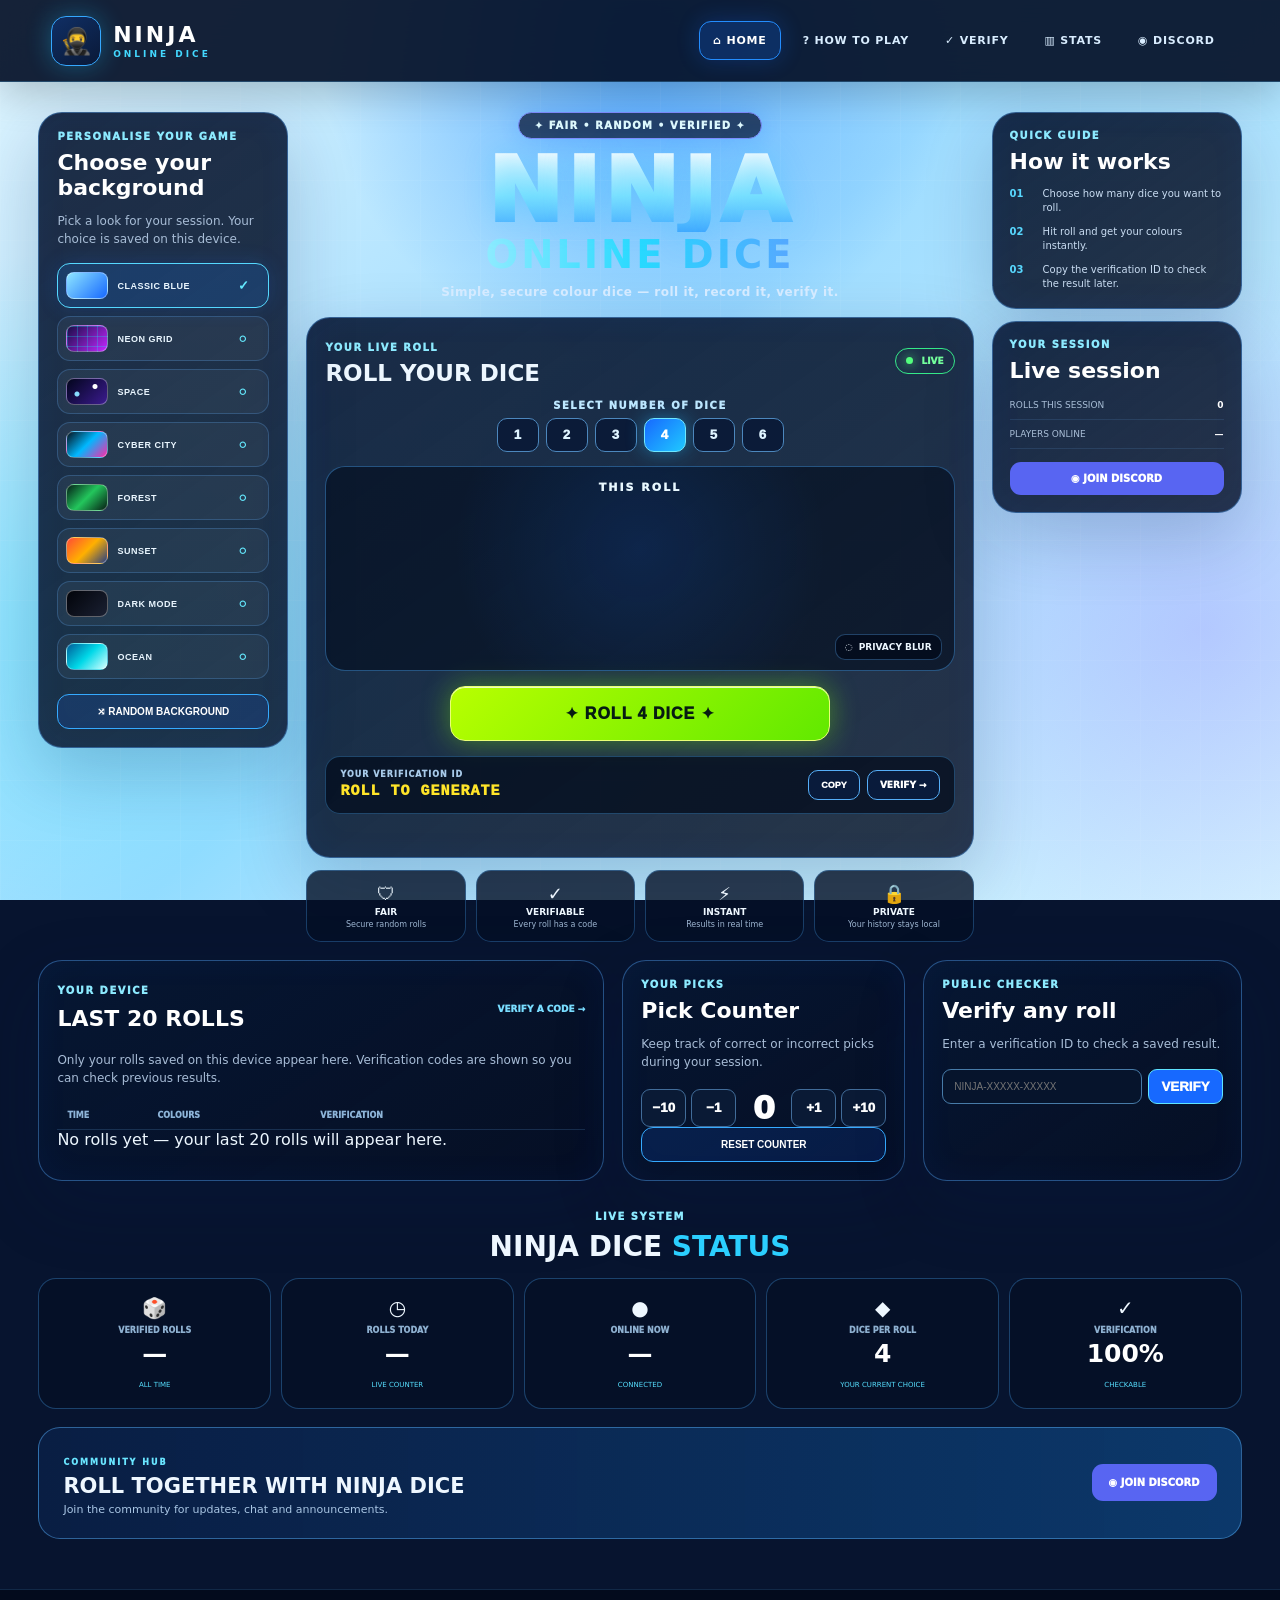
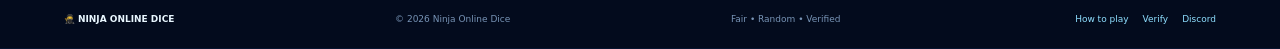
==== index.html @ 8264eb48 "Add files via upload" ====
<!doctype html>
<html lang="en">
<head>
<meta charset="utf-8">
<meta name="viewport" content="width=device-width,initial-scale=1">
<meta name="theme-color" content="#eaf6ff">
<title>Ninja Online Dice — Fair. Random. Verified.</title>
<link rel="stylesheet" href="style.css?v=2">
</head>
<body class="ninja-home theme-classic">
<div class="site-bg" aria-hidden="true"></div>

<header class="site-header">
  <a class="brand" href="index.html" aria-label="Ninja Online Dice home">
    <span class="brand-mark">🥷</span>
    <span><b>NINJA</b><em>ONLINE DICE</em></span>
  </a>
  <nav class="main-nav" aria-label="Main navigation">
    <a class="active" href="#play">⌂ <span>HOME</span></a>
    <a href="#how">? <span>HOW TO PLAY</span></a>
    <a href="verify.html">✓ <span>VERIFY</span></a>
    <a href="#stats">▥ <span>STATS</span></a>
    <a href="https://discord.gg/bdRngBD5R" target="_blank" rel="noopener">◉ <span>DISCORD</span></a>
  </nav>
</header>

<main>
  <section class="dashboard-shell" id="play">
    <aside class="theme-panel panel-card">
      <div class="panel-kicker">PERSONALISE YOUR GAME</div>
      <h2>Choose your background</h2>
      <p class="muted">Pick a look for your session. Your choice is saved on this device.</p>
      <div class="theme-options" id="themeOptions">
        <button class="theme-option active" data-theme="classic" type="button"><span class="theme-thumb classic-thumb"></span><b>CLASSIC BLUE</b><i>✓</i></button>
        <button class="theme-option" data-theme="grid" type="button"><span class="theme-thumb grid-thumb"></span><b>NEON GRID</b><i>○</i></button>
        <button class="theme-option" data-theme="space" type="button"><span class="theme-thumb space-thumb"></span><b>SPACE</b><i>○</i></button>
        <button class="theme-option" data-theme="cyber" type="button"><span class="theme-thumb cyber-thumb"></span><b>CYBER CITY</b><i>○</i></button>
        <button class="theme-option" data-theme="forest" type="button"><span class="theme-thumb forest-thumb"></span><b>FOREST</b><i>○</i></button>
        <button class="theme-option" data-theme="sunset" type="button"><span class="theme-thumb sunset-thumb"></span><b>SUNSET</b><i>○</i></button>
        <button class="theme-option" data-theme="dark" type="button"><span class="theme-thumb dark-thumb"></span><b>DARK MODE</b><i>○</i></button>
        <button class="theme-option" data-theme="ocean" type="button"><span class="theme-thumb ocean-thumb"></span><b>OCEAN</b><i>○</i></button>
      </div>
      <button id="randomTheme" class="secondary-btn" type="button">⤨ RANDOM BACKGROUND</button>
    </aside>

    <section class="game-area" aria-label="Ninja Online Dice game">
      <div class="welcome-pill">✦ FAIR • RANDOM • VERIFIED ✦</div>
      <div class="brand-hero"><h1>NINJA</h1><strong>ONLINE DICE</strong><p>Simple, secure colour dice — roll it, record it, verify it.</p></div>

      <section class="game-card panel-card">
        <div class="game-card-head"><div><span class="panel-kicker">YOUR LIVE ROLL</span><h2>ROLL YOUR DICE</h2></div><span class="live-badge"><i></i> LIVE</span></div>

        <div class="dice-count-label">SELECT NUMBER OF DICE</div>
        <div class="dice-count" id="diceCount" role="group" aria-label="Select number of dice">
          <button type="button" data-count="1">1</button><button type="button" data-count="2">2</button><button type="button" data-count="3">3</button><button class="selected" type="button" data-count="4">4</button><button type="button" data-count="5">5</button><button type="button" data-count="6">6</button>
        </div>

        <div class="dice-stage-wrap">
          <div class="dice-label">THIS ROLL</div>
          <div id="diceStage" class="dice-stage" aria-live="polite" aria-label="Dice result"></div>
          <div id="privacy" class="privacy"><span>◌</span><b>PRIVACY BLUR</b><small>Colours remain visible</small></div>
        </div>

        <button id="rollBtn" class="roll-main" type="button">✦ ROLL 4 DICE ✦</button>

        <div class="verification-strip">
          <div><small>YOUR VERIFICATION ID</small><code id="code">ROLL TO GENERATE</code></div>
          <div class="verification-actions"><button id="copyBtn" type="button">COPY</button><a href="verify.html">VERIFY →</a></div>
        </div>
        <div id="rollStatus" class="roll-status" aria-live="polite"></div>
      </section>

      <div class="feature-strip">
        <div><span>🛡</span><b>FAIR</b><small>Secure random rolls</small></div>
        <div><span>✓</span><b>VERIFIABLE</b><small>Every roll has a code</small></div>
        <div><span>⚡</span><b>INSTANT</b><small>Results in real time</small></div>
        <div><span>🔒</span><b>PRIVATE</b><small>Your history stays local</small></div>
      </div>
    </section>

    <aside class="side-info">
      <section class="panel-card info-card">
        <div class="panel-kicker">QUICK GUIDE</div>
        <h2>How it works</h2>
        <div class="steps"><div><b>01</b><span>Choose how many dice you want to roll.</span></div><div><b>02</b><span>Hit roll and get your colours instantly.</span></div><div><b>03</b><span>Copy the verification ID to check the result later.</span></div></div>
      </section>
      <section class="panel-card session-card">
        <div class="panel-kicker">YOUR SESSION</div>
        <h2>Live session</h2>
        <div class="session-row"><span>ROLLS THIS SESSION</span><b id="sessionRolls">0</b></div>
        <div class="session-row"><span>PLAYERS ONLINE</span><b id="activePlayers">—</b></div>
        <a class="discord-mini" href="https://discord.gg/bdRngBD5R" target="_blank" rel="noopener">◉ JOIN DISCORD</a>
      </section>
    </aside>
  </section>

  <section class="lower-grid" id="how">
    <section class="panel-card history" id="history">
      <div class="panel-heading"><div><span class="panel-kicker">YOUR DEVICE</span><h2>LAST 20 ROLLS</h2></div><a href="verify.html">VERIFY A CODE →</a></div>
      <p class="panel-note">Only your rolls saved on this device appear here. Verification codes are shown so you can check previous results.</p>
      <div class="roll-table-head"><span>TIME</span><span>COLOURS</span><span>VERIFICATION</span></div>
      <div id="rollHistory" class="roll-history">No rolls yet — your last 20 rolls will appear here.</div>
    </section>

    <section class="panel-card counter-card">
      <div class="panel-kicker">YOUR PICKS</div><h2>Pick Counter</h2><p class="muted">Keep track of correct or incorrect picks during your session.</p>
      <div class="big-counter"><button id="scoreMinus10" type="button">−10</button><button id="scoreMinus" type="button">−1</button><output id="scoreValue">0</output><button id="scorePlus" type="button">+1</button><button id="scorePlus10" type="button">+10</button></div>
      <button id="scoreReset" class="reset-btn" type="button">RESET COUNTER</button>
    </section>

    <section class="panel-card quick-verify">
      <div class="panel-kicker">PUBLIC CHECKER</div><h2>Verify any roll</h2><p class="muted">Enter a verification ID to check a saved result.</p>
      <div class="verify-input"><input id="quickVerifyCode" placeholder="NINJA-XXXXX-XXXXX" autocomplete="off"><button id="quickVerifyBtn" type="button">VERIFY</button></div>
      <div id="quickVerifyResult" class="quick-result"></div>
    </section>
  </section>

  <section class="stats-section" id="stats">
    <div class="section-title"><span class="panel-kicker">LIVE SYSTEM</span><h2>NINJA DICE <strong>STATUS</strong></h2></div>
    <div class="stats-grid">
      <article><span>🎲</span><small>VERIFIED ROLLS</small><b id="totalRolls">—</b><em>ALL TIME</em></article>
      <article><span>◷</span><small>ROLLS TODAY</small><b id="rollsToday">—</b><em>LIVE COUNTER</em></article>
      <article><span>●</span><small>ONLINE NOW</small><b id="onlineStat">—</b><em>CONNECTED</em></article>
      <article><span>◆</span><small>DICE PER ROLL</small><b id="diceStat">4</b><em>YOUR CURRENT CHOICE</em></article>
      <article><span>✓</span><small>VERIFICATION</small><b>100%</b><em>CHECKABLE</em></article>
    </div>
  </section>

  <section class="discord-banner">
    <div><span>COMMUNITY HUB</span><h2>ROLL TOGETHER WITH NINJA DICE</h2><p>Join the community for updates, chat and announcements.</p></div>
    <a href="https://discord.gg/bdRngBD5R" target="_blank" rel="noopener">◉ JOIN DISCORD</a>
  </section>
</main>

<footer><div class="footer-brand">🥷 <b>NINJA ONLINE DICE</b></div><span>© 2026 Ninja Online Dice</span><span>Fair • Random • Verified</span><div><a href="#how">How to play</a><a href="verify.html">Verify</a><a href="https://discord.gg/bdRngBD5R" target="_blank" rel="noopener">Discord</a></div></footer>
<script type="module" src="app.js"></script>
</body>
</html>
---- style.css ----
:root{--navy:#07142f;--navy2:#0b2145;--ink:#10264a;--muted:#60728f;--blue:#1769ff;--cyan:#22c9ff;--green:#62e600;--yellow:#ffd21a;--orange:#ff7a00;--red:#ff2638;--purple:#8d5cff;--pink:#ff39b9;--white:#fff;--panel:rgba(255,255,255,.9);--glass:rgba(7,20,47,.78);--line:rgba(35,115,255,.28);--shadow:0 24px 70px rgba(4,25,68,.2)}*{box-sizing:border-box}html{scroll-behavior:smooth}body{margin:0;font-family:Inter,ui-sans-serif,system-ui,-apple-system,"Segoe UI",sans-serif;color:#eef7ff;background:#07142f;min-height:100vh;overflow-x:hidden}.site-bg{position:fixed;inset:0;z-index:-2;background:linear-gradient(135deg,#dff5ff 0%,#9edcff 48%,#d8f7ff 100%);transition:background .45s ease}.site-bg:before,.site-bg:after{content:"";position:absolute;inset:0;pointer-events:none}.site-bg:before{background:radial-gradient(circle at 50% 5%,rgba(0,117,255,.48),transparent 30%),radial-gradient(circle at 6% 70%,rgba(0,221,255,.28),transparent 28%),radial-gradient(circle at 94% 70%,rgba(116,78,255,.24),transparent 28%)}.site-bg:after{opacity:.25;background-image:linear-gradient(rgba(255,255,255,.18) 1px,transparent 1px),linear-gradient(90deg,rgba(255,255,255,.18) 1px,transparent 1px);background-size:60px 60px}.site-header{position:sticky;top:0;z-index:50;min-height:82px;padding:12px clamp(18px,4vw,58px);display:flex;align-items:center;justify-content:space-between;gap:24px;background:rgba(4,16,40,.92);backdrop-filter:blur(18px);border-bottom:1px solid rgba(85,188,255,.25);box-shadow:0 10px 40px rgba(0,0,0,.22)}.brand{display:flex;align-items:center;gap:12px;color:#fff;text-decoration:none}.brand-mark{display:grid;place-items:center;width:50px;height:50px;border-radius:15px;background:linear-gradient(145deg,#102f65,#0a1937);border:1px solid #35a8ff;box-shadow:0 0 24px rgba(28,199,255,.32);font-size:26px}.brand b{display:block;font-size:22px;letter-spacing:3px}.brand em{display:block;font-size:9px;font-style:normal;letter-spacing:3px;color:#43d8ff;font-weight:900;margin-top:2px}.main-nav{display:flex;align-items:center;gap:8px}.main-nav a{color:#d9edff;text-decoration:none;font-size:11px;font-weight:900;letter-spacing:.8px;padding:12px 13px;border-radius:12px;border:1px solid transparent;transition:.2s;white-space:nowrap}.main-nav a:hover,.main-nav a.active{background:rgba(20,111,255,.22);border-color:#238dff;color:#fff;box-shadow:0 0 22px rgba(23,105,255,.24)}main{max-width:1500px;margin:auto;padding:30px clamp(14px,3vw,40px) 50px}.dashboard-shell{display:grid;grid-template-columns:250px minmax(520px,1fr) 250px;gap:18px;align-items:start}.panel-card{background:linear-gradient(145deg,rgba(7,23,51,.9),rgba(5,14,34,.82));border:1px solid rgba(83,167,255,.42);border-radius:24px;box-shadow:var(--shadow),inset 0 0 35px rgba(32,105,255,.05);color:#edf7ff}.theme-panel,.side-info{position:sticky;top:104px}.theme-panel{padding:18px}.panel-kicker{font-size:10px;letter-spacing:1.5px;font-weight:1000;color:#8ceaff}.theme-panel h2,.info-card h2,.session-card h2,.history h2,.counter-card h2,.quick-verify h2{margin:8px 0;font-size:22px;color:#fff}.muted,.panel-note{color:#a8bdd7;font-size:12px;line-height:1.5}.theme-options{display:grid;gap:8px;margin:15px 0}.theme-option{width:100%;display:grid;grid-template-columns:42px 1fr 22px;align-items:center;gap:9px;padding:8px;border-radius:13px;border:1px solid rgba(97,177,255,.25);background:rgba(255,255,255,.045);color:#eaf6ff;text-align:left;cursor:pointer}.theme-option:hover,.theme-option.active{border-color:#55d8ff;background:rgba(25,127,255,.18);box-shadow:0 0 20px rgba(23,105,255,.18)}.theme-option b{font-size:9px;letter-spacing:.5px}.theme-option i{font-style:normal;color:#65eaff;font-weight:1000}.theme-thumb{height:27px;border-radius:8px;border:1px solid rgba(255,255,255,.35)}.classic-thumb{background:linear-gradient(135deg,#8ee5ff,#1769ff)}.grid-thumb{background:linear-gradient(135deg,#170d45,#c126ff);background-image:linear-gradient(rgba(0,255,255,.25) 1px,transparent 1px),linear-gradient(90deg,rgba(0,255,255,.25) 1px,transparent 1px),linear-gradient(135deg,#170d45,#c126ff);background-size:10px 10px,10px 10px,auto}.space-thumb{background:radial-gradient(circle at 70% 30%,#fff 0 2px,transparent 3px),radial-gradient(circle at 25% 60%,#8df 0 2px,transparent 3px),linear-gradient(135deg,#02051c,#3b1b8f)}.cyber-thumb{background:linear-gradient(135deg,#07111c,#00b8ff 50%,#ff27a8)}.forest-thumb{background:linear-gradient(135deg,#041e17,#23c65c,#071d14)}.sunset-thumb{background:linear-gradient(135deg,#ff4b35,#ffb000,#243d85)}.dark-thumb{background:linear-gradient(135deg,#02040a,#1a2032)}.ocean-thumb{background:linear-gradient(135deg,#005d99,#00d8e8,#d8ffff)}.secondary-btn,.reset-btn{width:100%;padding:11px;border-radius:12px;border:1px solid #35aaff;background:rgba(23,105,255,.15);color:#fff;font-weight:900;font-size:10px;cursor:pointer}.game-area{min-width:0}.welcome-pill{width:max-content;margin:0 auto 10px;padding:7px 15px;border-radius:999px;border:1px solid #7d8cff;background:rgba(10,25,58,.75);box-shadow:0 0 22px rgba(44,128,255,.24);font-size:10px;font-weight:1000;letter-spacing:1.2px;color:#dffaff}.brand-hero{text-align:center;padding:2px 10px 18px}.brand-hero h1{margin:0;font-size:clamp(54px,7vw,92px);line-height:.9;font-weight:1000;letter-spacing:4px;background:linear-gradient(180deg,#fff,#8be8ff 55%,#43a7ff);-webkit-background-clip:text;background-clip:text;color:transparent;text-shadow:0 0 30px rgba(49,193,255,.32)}.brand-hero strong{display:block;font-size:clamp(24px,3vw,39px);letter-spacing:3px;background:linear-gradient(90deg,#fff,#27d9ff,#8b70ff);-webkit-background-clip:text;background-clip:text;color:transparent}.brand-hero p{margin:8px 0 0;color:#d5eaff;font-size:12px;font-weight:800;letter-spacing:.5px}.game-card{padding:18px}.game-card-head{display:flex;justify-content:space-between;align-items:center}.game-card-head h2{margin:5px 0 0;font-size:23px}.live-badge{font-size:9px;font-weight:1000;color:#74ff9d;border:1px solid #35e989;padding:7px 10px;border-radius:999px}.live-badge i{display:inline-block;width:7px;height:7px;border-radius:50%;background:#53ff7e;box-shadow:0 0 12px #53ff7e;margin-right:5px}.dice-count-label{text-align:center;color:#bde7ff;font-size:10px;font-weight:1000;letter-spacing:1.5px;margin:14px 0 7px}.dice-count{display:flex;justify-content:center;gap:7px}.dice-count button{width:42px;height:34px;border-radius:10px;border:1px solid #4c87bd;background:#0b1b38;color:#dff4ff;font-weight:1000;cursor:pointer}.dice-count button.selected{background:linear-gradient(135deg,#1769ff,#20c9ff);border-color:#6ee7ff;box-shadow:0 0 18px rgba(31,185,255,.45);color:#fff}.dice-stage-wrap{position:relative;margin-top:14px;border-radius:20px;border:1px solid rgba(79,172,255,.4);background:radial-gradient(circle at 50% 40%,rgba(26,114,255,.14),transparent 55%),rgba(1,9,26,.56);padding:14px 14px 18px;min-height:205px}.dice-label{text-align:center;font-size:11px;font-weight:1000;letter-spacing:2px;color:#e8f8ff}.dice-stage{min-height:145px;display:flex;align-items:center;justify-content:center;flex-wrap:wrap;gap:14px;padding:14px}.die{position:relative;width:76px;height:76px;border-radius:20px;border:3px solid rgba(255,255,255,.86);box-shadow:0 0 18px currentColor,0 9px 0 rgba(0,0,0,.3),inset 0 0 18px rgba(255,255,255,.28);animation:floatDie 3s ease-in-out infinite}.die:after{content:"";position:absolute;width:20px;height:20px;border-radius:50%;background:#fff;left:50%;top:50%;transform:translate(-50%,-50%);box-shadow:0 0 10px rgba(255,255,255,.85)}.die.red{background:#ff2638;color:#ff2638}.die.blue{background:#1977ff;color:#1977ff}.die.green{background:#62e600;color:#62e600}.die.yellow{background:#ffd21a;color:#ffd21a}.die.orange{background:#ff7a00;color:#ff7a00}.die.purple{background:#8d5cff;color:#8d5cff}.rolling-die{animation:rollDie .35s linear infinite}.privacy{position:absolute;right:12px;bottom:10px;display:flex;align-items:center;gap:6px;padding:7px 9px;border-radius:10px;background:rgba(3,12,29,.82);border:1px solid rgba(96,180,255,.32);font-size:9px;cursor:pointer}.privacy small{display:none}.privacy.on .privacy{filter:blur(7px)}.privacy.on:after{content:"BLUR ON";color:#a9efff}.privacy.on b{display:none}.roll-main{display:block;width:min(380px,88%);margin:15px auto;padding:17px 22px;border:1px solid #e9ff76;border-radius:15px;background:linear-gradient(135deg,#b8ff00,#61e900);color:#061c12;font-size:16px;font-weight:1000;letter-spacing:1px;box-shadow:0 0 28px rgba(127,255,0,.4),inset 0 1px rgba(255,255,255,.75);cursor:pointer}.roll-main:disabled{opacity:.7;cursor:wait}.verification-strip{display:flex;justify-content:space-between;gap:14px;align-items:center;padding:13px 14px;border:1px solid rgba(80,177,255,.32);border-radius:15px;background:rgba(2,10,27,.7)}.verification-strip small{display:block;color:#a7c9e8;font-size:8px;font-weight:1000;letter-spacing:1px}.verification-strip code{display:block;margin-top:4px;color:#ffe429;font-size:15px;font-weight:1000;letter-spacing:1px}.verification-actions{display:flex;gap:7px}.verification-actions button,.verification-actions a{border:1px solid #55aef8;border-radius:10px;padding:9px 12px;background:#091b3b;color:#fff;text-decoration:none;font-size:9px;font-weight:1000;cursor:pointer}.roll-status{text-align:center;min-height:18px;margin-top:7px;font-size:10px;color:#9deaff}.feature-strip{display:grid;grid-template-columns:repeat(4,1fr);gap:10px;margin-top:12px}.feature-strip>div{padding:12px;border:1px solid rgba(77,171,255,.3);border-radius:15px;background:rgba(4,16,38,.8);text-align:center}.feature-strip span{display:block;font-size:18px}.feature-strip b{display:block;font-size:9px;margin-top:3px}.feature-strip small{display:block;color:#9eb6d2;font-size:8px;margin-top:3px}.side-info{display:grid;gap:12px}.info-card,.session-card{padding:17px}.steps{display:grid;gap:10px;margin-top:13px}.steps div{display:grid;grid-template-columns:25px 1fr;gap:8px;font-size:10px;line-height:1.4;color:#c9dcf2}.steps b{color:#58d8ff}.session-row{display:flex;justify-content:space-between;padding:9px 0;border-bottom:1px solid rgba(100,160,220,.16);font-size:9px;color:#a9bed7}.session-row b{color:#fff}.discord-mini{display:block;margin-top:13px;text-align:center;padding:11px;border-radius:11px;background:#5865f2;color:#fff;text-decoration:none;font-size:10px;font-weight:1000}.lower-grid{display:grid;grid-template-columns:1.6fr .8fr .9fr;gap:18px;margin-top:18px}.history,.counter-card,.quick-verify{padding:18px}.panel-heading{display:flex;justify-content:space-between;gap:12px;align-items:center}.panel-heading a{color:#79ddff;font-size:9px;font-weight:1000;text-decoration:none}.roll-table-head,.history-item{display:grid;grid-template-columns:80px 1fr 190px 55px;gap:10px;align-items:center}.roll-table-head{margin-top:15px;padding:9px 10px;border-bottom:1px solid rgba(99,166,230,.2);font-size:8px;font-weight:1000;color:#8db4d8}.history-item{padding:10px;border-bottom:1px solid rgba(99,166,230,.12);font-size:9px}.history-item time{color:#91a9c4}.dots{display:flex;gap:5px;align-items:center;flex-wrap:wrap}.dot{width:18px;height:18px;border-radius:6px;display:inline-block;box-shadow:0 0 10px currentColor}.dot.red{background:#ff2638;color:#ff2638}.dot.blue{background:#1977ff;color:#1977ff}.dot.green{background:#62e600;color:#62e600}.dot.yellow{background:#ffd21a;color:#ffd21a}.dot.orange{background:#ff7a00;color:#ff7a00}.dot.purple{background:#8d5cff;color:#8d5cff}.history-code{color:#ffe32d;font-weight:1000}.history-copy{padding:6px;border-radius:8px;border:1px solid #4f9dde;background:#071936;color:#fff;font-size:8px;font-weight:1000;cursor:pointer}.history-empty{padding:22px;text-align:center;color:#8da7c5;font-size:10px}.big-counter{display:grid;grid-template-columns:45px 45px 1fr 45px 45px;gap:5px;align-items:center;margin-top:18px}.big-counter button{height:38px;border:1px solid #416c99;background:#0a1a35;color:#fff;border-radius:9px;font-weight:1000;cursor:pointer}.big-counter output{text-align:center;font-size:32px;font-weight:1000;color:#fff}.big-counter output.positive{color:#62ff92}.big-counter output.negative{color:#ff5969}.quick-verify .verify-input{display:flex;gap:6px;margin-top:16px}.quick-verify input{min-width:0;flex:1;border:1px solid #477ba8;border-radius:9px;background:#06142c;color:#fff;padding:11px;font-size:10px}.quick-verify button{border:1px solid #5ee4ff;border-radius:9px;background:#1769ff;color:#fff;font-weight:1000;padding:0 12px}.quick-result{margin-top:12px;min-height:24px;color:#bfeaff;font-size:10px}.stats-section{margin-top:24px}.section-title{text-align:center}.section-title h2{margin:6px 0 15px;font-size:28px}.section-title strong{color:#2bcfff}.stats-grid{display:grid;grid-template-columns:repeat(5,1fr);gap:10px}.stats-grid article{padding:17px;border-radius:18px;border:1px solid rgba(77,171,255,.32);background:rgba(5,17,39,.82);text-align:center}.stats-grid span{font-size:20px}.stats-grid small{display:block;margin-top:6px;color:#8eb0d0;font-size:8px;font-weight:1000}.stats-grid b{display:block;margin:4px 0;font-size:25px;color:#fff}.stats-grid em{font-style:normal;font-size:7px;color:#57dfff}.discord-banner{margin-top:18px;padding:22px 24px;border-radius:22px;border:1px solid rgba(91,181,255,.45);background:linear-gradient(90deg,rgba(10,31,70,.9),rgba(14,74,135,.68));display:flex;justify-content:space-between;align-items:center;gap:20px}.discord-banner span{font-size:8px;color:#69e5ff;font-weight:1000;letter-spacing:2px}.discord-banner h2{margin:5px 0;font-size:21px}.discord-banner p{margin:0;color:#a9c6e4;font-size:11px}.discord-banner a{background:#5865f2;color:#fff;text-decoration:none;font-weight:1000;font-size:10px;padding:13px 17px;border-radius:11px;white-space:nowrap}footer{padding:24px 5%;background:#030b1d;border-top:1px solid rgba(74,157,235,.2);display:flex;justify-content:space-between;align-items:center;gap:18px;color:#7894b6;font-size:9px}footer a{color:#8fdfff;text-decoration:none;margin-left:14px}.footer-brand{color:#e9f7ff}@keyframes floatDie{0%,100%{transform:translateY(0) rotate(-2deg)}50%{transform:translateY(-7px) rotate(2deg)}}@keyframes rollDie{0%{transform:rotate(0) scale(.9)}50%{transform:rotate(180deg) scale(1.05)}100%{transform:rotate(360deg) scale(.9)}}.theme-grid .site-bg{background:linear-gradient(135deg,#0a0823,#1c145e,#10082f)}.theme-grid .site-bg:after{opacity:.55;background-size:42px 42px}.theme-space .site-bg{background:radial-gradient(circle at 70% 20%,#4d35a9,transparent 12%),linear-gradient(135deg,#020316,#09194a 55%,#24084b)}.theme-cyber .site-bg{background:linear-gradient(135deg,#03101c,#006a9c 50%,#5d0b63)}.theme-forest .site-bg{background:linear-gradient(135deg,#021610,#0c5b39 50%,#041b22)}.theme-sunset .site-bg{background:linear-gradient(135deg,#40102c,#ff4d2e 50%,#ffb21a)}.theme-dark .site-bg{background:linear-gradient(135deg,#02040a,#0b1021,#151c31)}.theme-ocean .site-bg{background:linear-gradient(135deg,#00395e,#00a5cf 50%,#d8ffff)}.theme-ocean .site-bg:before{background:radial-gradient(circle at 50% 10%,rgba(255,255,255,.5),transparent 24%)}@media(max-width:1200px){.dashboard-shell{grid-template-columns:220px minmax(480px,1fr)}.side-info{grid-column:1/-1;position:static;grid-template-columns:1fr 1fr}.lower-grid{grid-template-columns:1.4fr .8fr}.quick-verify{grid-column:1/-1}.stats-grid{grid-template-columns:repeat(3,1fr)}}@media(max-width:900px){.site-header{position:relative;flex-wrap:wrap}.dashboard-shell{grid-template-columns:1fr}.theme-panel,.side-info{position:static}.theme-panel{order:2}.game-area{order:1}.side-info{order:3}.theme-options{grid-template-columns:repeat(2,1fr)}.lower-grid{grid-template-columns:1fr}.quick-verify{grid-column:auto}.stats-grid{grid-template-columns:repeat(2,1fr)}}@media(max-width:600px){main{padding:16px 10px 30px}.site-header{padding:10px 12px}.brand-mark{width:43px;height:43px}.brand b{font-size:18px}.main-nav{width:100%;overflow:auto}.main-nav a{font-size:9px;padding:9px}.brand-hero h1{font-size:52px}.brand-hero strong{font-size:24px}.game-card{padding:12px}.die{width:60px;height:60px;border-radius:16px}.dice-stage{gap:8px}.dice-stage-wrap{min-height:180px}.feature-strip{grid-template-columns:1fr 1fr}.theme-options,.side-info{grid-template-columns:1fr}.verification-strip{flex-direction:column;align-items:stretch}.verification-actions>*{flex:1;text-align:center}.roll-table-head{display:none}.roll-table-head,.history-item{grid-template-columns:60px 1fr 50px}.history-code{grid-column:2}.history-copy{grid-column:3;grid-row:1/3}.big-counter{grid-template-columns:42px 42px 1fr 42px 42px}.stats-grid{grid-template-columns:1fr}.discord-banner{flex-direction:column;align-items:flex-start}footer{flex-direction:column;align-items:flex-start}}
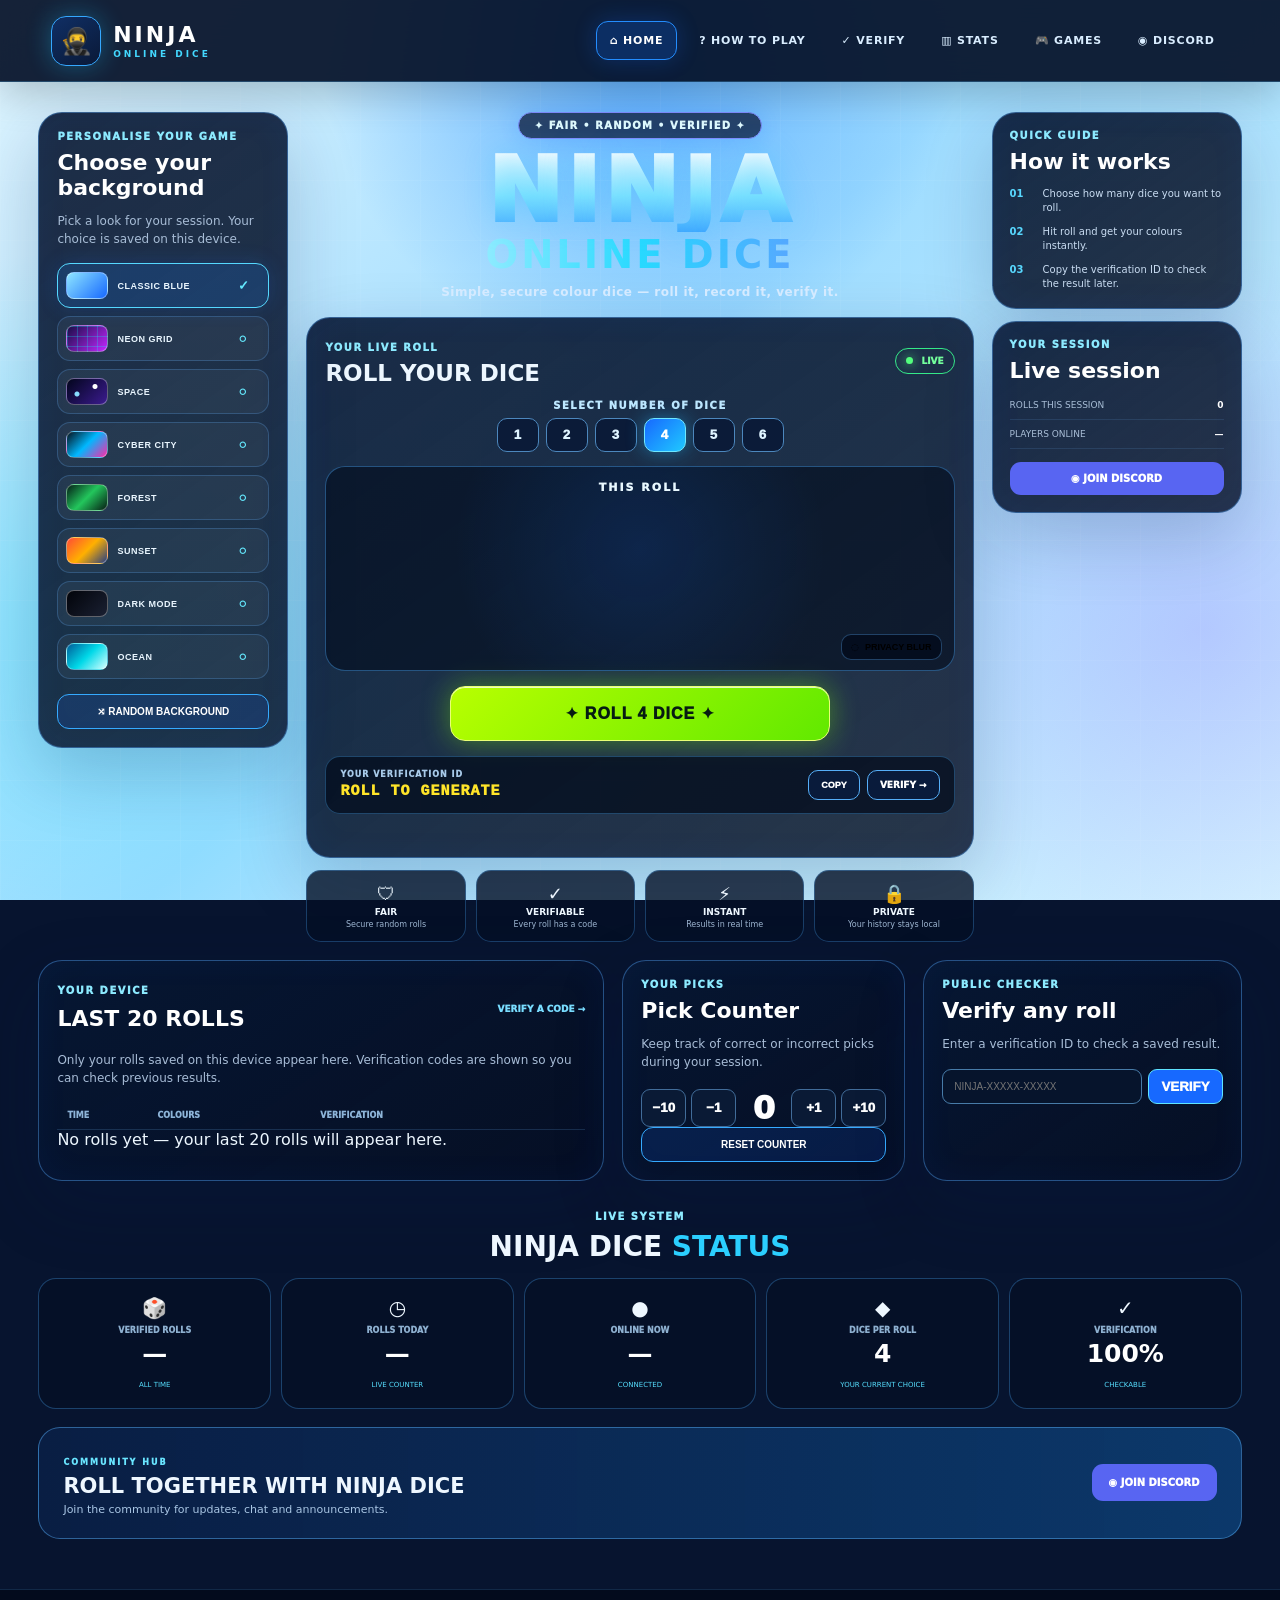
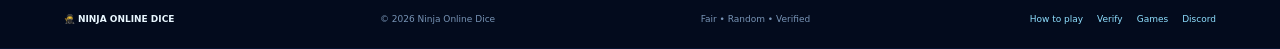
==== commit f846aa9f: "Add files via upload" ====
--- a/index.html
+++ b/index.html
@@ -20,7 +20,8 @@
     <a href="#how">? <span>HOW TO PLAY</span></a>
     <a href="verify.html">✓ <span>VERIFY</span></a>
     <a href="#stats">▥ <span>STATS</span></a>
-    <a href="https://discord.gg/bdRngBD5R" target="_blank" rel="noopener">◉ <span>DISCORD</span></a>
+    <a href="games.html">🎮 <span>GAMES</span></a>
+    <a href="https://discord.gg/GRp7Zuck2" target="_blank" rel="noopener">◉ <span>DISCORD</span></a>
   </nav>
 </header>
 
@@ -58,7 +59,7 @@
         <div class="dice-stage-wrap">
           <div class="dice-label">THIS ROLL</div>
           <div id="diceStage" class="dice-stage" aria-live="polite" aria-label="Dice result"></div>
-          <div id="privacy" class="privacy"><span>◌</span><b>PRIVACY BLUR</b><small>Colours remain visible</small></div>
+          <button id="privacy" class="privacy" type="button" aria-pressed="false"><span>◌</span><b>PRIVACY BLUR</b><small>Colours remain faintly visible</small></button>
         </div>
 
         <button id="rollBtn" class="roll-main" type="button">✦ ROLL 4 DICE ✦</button>
@@ -89,7 +90,7 @@
         <h2>Live session</h2>
         <div class="session-row"><span>ROLLS THIS SESSION</span><b id="sessionRolls">0</b></div>
         <div class="session-row"><span>PLAYERS ONLINE</span><b id="activePlayers">—</b></div>
-        <a class="discord-mini" href="https://discord.gg/bdRngBD5R" target="_blank" rel="noopener">◉ JOIN DISCORD</a>
+        <a class="discord-mini" href="https://discord.gg/GRp7Zuck2" target="_blank" rel="noopener">◉ JOIN DISCORD</a>
       </section>
     </aside>
   </section>
@@ -128,11 +129,11 @@
 
   <section class="discord-banner">
     <div><span>COMMUNITY HUB</span><h2>ROLL TOGETHER WITH NINJA DICE</h2><p>Join the community for updates, chat and announcements.</p></div>
-    <a href="https://discord.gg/bdRngBD5R" target="_blank" rel="noopener">◉ JOIN DISCORD</a>
+    <a href="https://discord.gg/GRp7Zuck2" target="_blank" rel="noopener">◉ JOIN DISCORD</a>
   </section>
 </main>
 
-<footer><div class="footer-brand">🥷 <b>NINJA ONLINE DICE</b></div><span>© 2026 Ninja Online Dice</span><span>Fair • Random • Verified</span><div><a href="#how">How to play</a><a href="verify.html">Verify</a><a href="https://discord.gg/bdRngBD5R" target="_blank" rel="noopener">Discord</a></div></footer>
+<footer><div class="footer-brand">🥷 <b>NINJA ONLINE DICE</b></div><span>© 2026 Ninja Online Dice</span><span>Fair • Random • Verified</span><div><a href="#how">How to play</a><a href="verify.html">Verify</a><a href="games.html">Games</a><a href="https://discord.gg/GRp7Zuck2" target="_blank" rel="noopener">Discord</a></div></footer>
 <script type="module" src="app.js"></script>
 </body>
 </html>
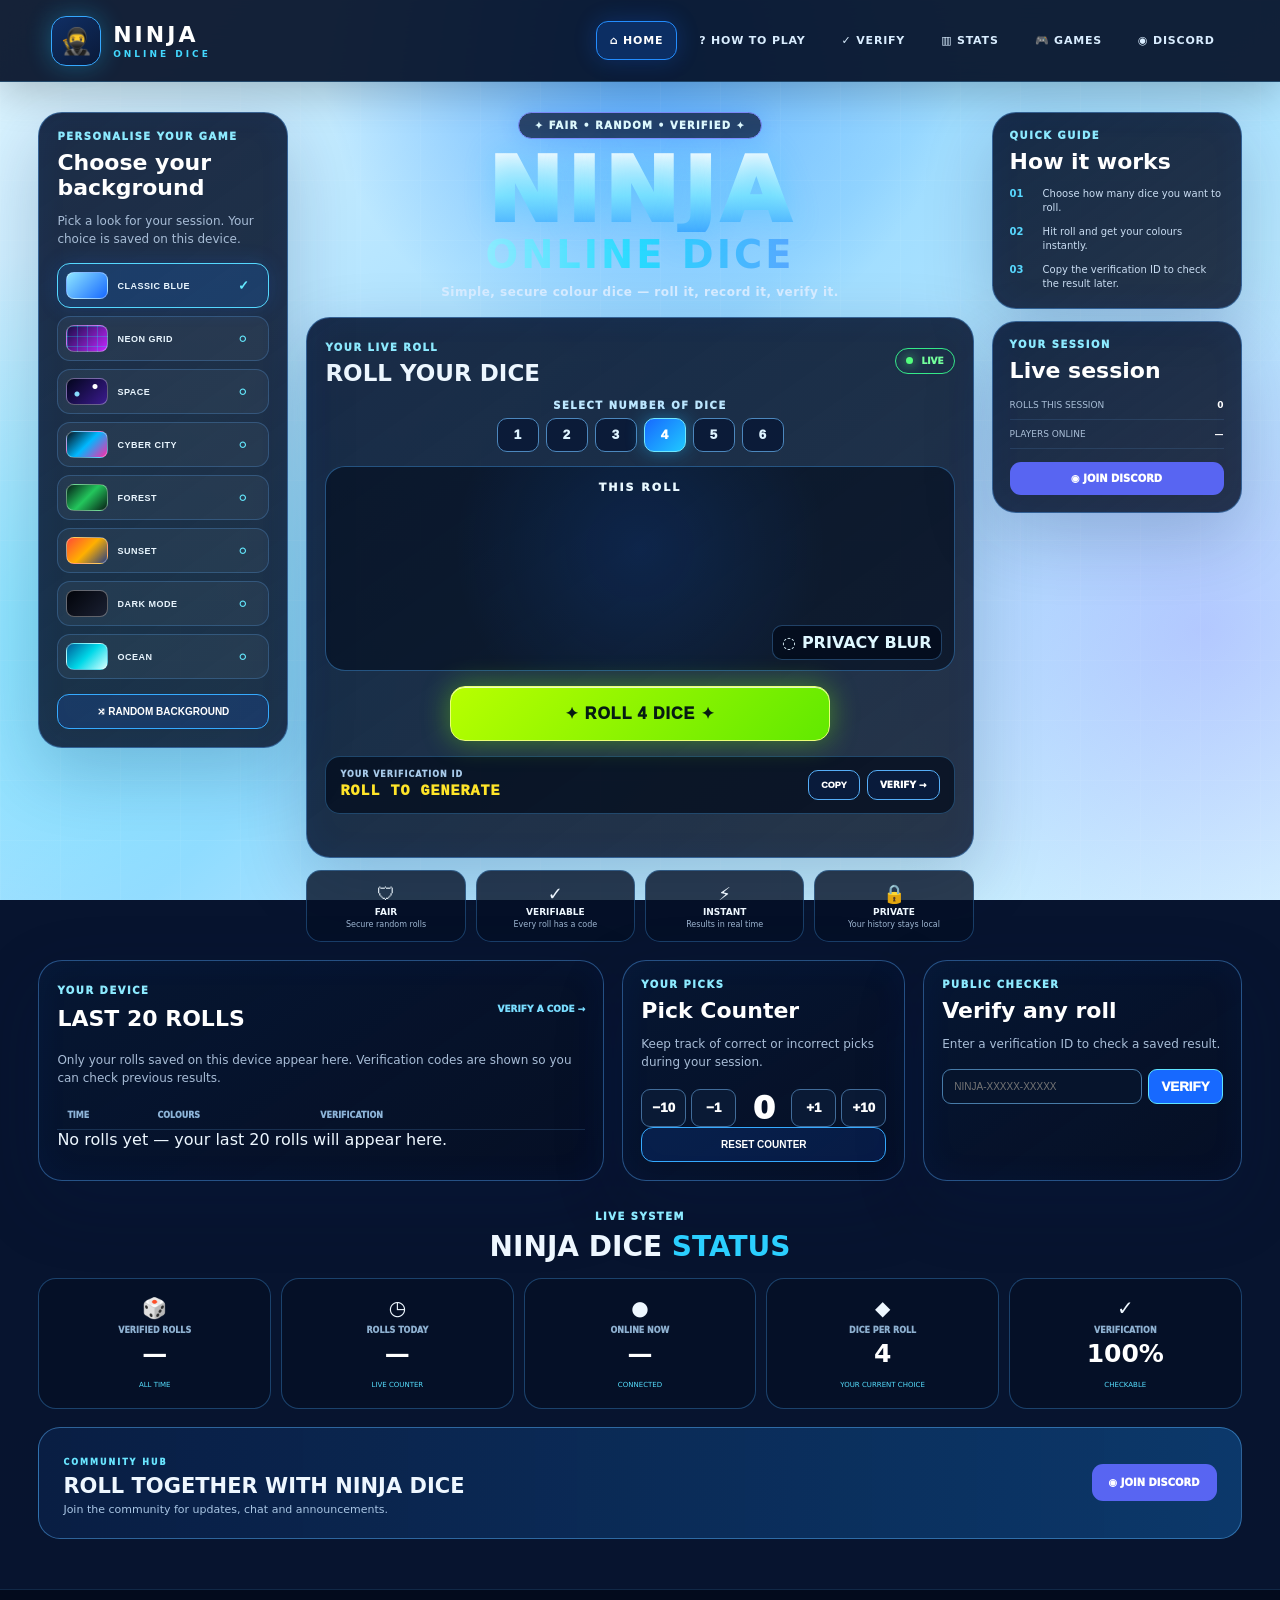
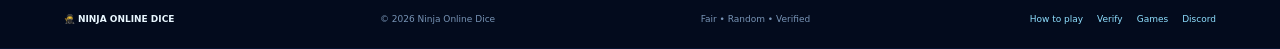
==== commit 35924978: "Add favicon link to index.html" ====
--- a/index.html
+++ b/index.html
@@ -6,6 +6,7 @@
 <meta name="theme-color" content="#eaf6ff">
 <title>Ninja Online Dice — Fair. Random. Verified.</title>
 <link rel="stylesheet" href="style.css?v=2">
+  <link rel="icon" type="image/png" href="ninja-logo.png">
 </head>
 <body class="ninja-home theme-classic">
 <div class="site-bg" aria-hidden="true"></div>
--- a/style.css
+++ b/style.css
@@ -1 +1,389 @@
-:root{--navy:#07142f;--navy2:#0b2145;--ink:#10264a;--muted:#60728f;--blue:#1769ff;--cyan:#22c9ff;--green:#62e600;--yellow:#ffd21a;--orange:#ff7a00;--red:#ff2638;--purple:#8d5cff;--pink:#ff39b9;--white:#fff;--panel:rgba(255,255,255,.9);--glass:rgba(7,20,47,.78);--line:rgba(35,115,255,.28);--shadow:0 24px 70px rgba(4,25,68,.2)}*{box-sizing:border-box}html{scroll-behavior:smooth}body{margin:0;font-family:Inter,ui-sans-serif,system-ui,-apple-system,"Segoe UI",sans-serif;color:#eef7ff;background:#07142f;min-height:100vh;overflow-x:hidden}.site-bg{position:fixed;inset:0;z-index:-2;background:linear-gradient(135deg,#dff5ff 0%,#9edcff 48%,#d8f7ff 100%);transition:background .45s ease}.site-bg:before,.site-bg:after{content:"";position:absolute;inset:0;pointer-events:none}.site-bg:before{background:radial-gradient(circle at 50% 5%,rgba(0,117,255,.48),transparent 30%),radial-gradient(circle at 6% 70%,rgba(0,221,255,.28),transparent 28%),radial-gradient(circle at 94% 70%,rgba(116,78,255,.24),transparent 28%)}.site-bg:after{opacity:.25;background-image:linear-gradient(rgba(255,255,255,.18) 1px,transparent 1px),linear-gradient(90deg,rgba(255,255,255,.18) 1px,transparent 1px);background-size:60px 60px}.site-header{position:sticky;top:0;z-index:50;min-height:82px;padding:12px clamp(18px,4vw,58px);display:flex;align-items:center;justify-content:space-between;gap:24px;background:rgba(4,16,40,.92);backdrop-filter:blur(18px);border-bottom:1px solid rgba(85,188,255,.25);box-shadow:0 10px 40px rgba(0,0,0,.22)}.brand{display:flex;align-items:center;gap:12px;color:#fff;text-decoration:none}.brand-mark{display:grid;place-items:center;width:50px;height:50px;border-radius:15px;background:linear-gradient(145deg,#102f65,#0a1937);border:1px solid #35a8ff;box-shadow:0 0 24px rgba(28,199,255,.32);font-size:26px}.brand b{display:block;font-size:22px;letter-spacing:3px}.brand em{display:block;font-size:9px;font-style:normal;letter-spacing:3px;color:#43d8ff;font-weight:900;margin-top:2px}.main-nav{display:flex;align-items:center;gap:8px}.main-nav a{color:#d9edff;text-decoration:none;font-size:11px;font-weight:900;letter-spacing:.8px;padding:12px 13px;border-radius:12px;border:1px solid transparent;transition:.2s;white-space:nowrap}.main-nav a:hover,.main-nav a.active{background:rgba(20,111,255,.22);border-color:#238dff;color:#fff;box-shadow:0 0 22px rgba(23,105,255,.24)}main{max-width:1500px;margin:auto;padding:30px clamp(14px,3vw,40px) 50px}.dashboard-shell{display:grid;grid-template-columns:250px minmax(520px,1fr) 250px;gap:18px;align-items:start}.panel-card{background:linear-gradient(145deg,rgba(7,23,51,.9),rgba(5,14,34,.82));border:1px solid rgba(83,167,255,.42);border-radius:24px;box-shadow:var(--shadow),inset 0 0 35px rgba(32,105,255,.05);color:#edf7ff}.theme-panel,.side-info{position:sticky;top:104px}.theme-panel{padding:18px}.panel-kicker{font-size:10px;letter-spacing:1.5px;font-weight:1000;color:#8ceaff}.theme-panel h2,.info-card h2,.session-card h2,.history h2,.counter-card h2,.quick-verify h2{margin:8px 0;font-size:22px;color:#fff}.muted,.panel-note{color:#a8bdd7;font-size:12px;line-height:1.5}.theme-options{display:grid;gap:8px;margin:15px 0}.theme-option{width:100%;display:grid;grid-template-columns:42px 1fr 22px;align-items:center;gap:9px;padding:8px;border-radius:13px;border:1px solid rgba(97,177,255,.25);background:rgba(255,255,255,.045);color:#eaf6ff;text-align:left;cursor:pointer}.theme-option:hover,.theme-option.active{border-color:#55d8ff;background:rgba(25,127,255,.18);box-shadow:0 0 20px rgba(23,105,255,.18)}.theme-option b{font-size:9px;letter-spacing:.5px}.theme-option i{font-style:normal;color:#65eaff;font-weight:1000}.theme-thumb{height:27px;border-radius:8px;border:1px solid rgba(255,255,255,.35)}.classic-thumb{background:linear-gradient(135deg,#8ee5ff,#1769ff)}.grid-thumb{background:linear-gradient(135deg,#170d45,#c126ff);background-image:linear-gradient(rgba(0,255,255,.25) 1px,transparent 1px),linear-gradient(90deg,rgba(0,255,255,.25) 1px,transparent 1px),linear-gradient(135deg,#170d45,#c126ff);background-size:10px 10px,10px 10px,auto}.space-thumb{background:radial-gradient(circle at 70% 30%,#fff 0 2px,transparent 3px),radial-gradient(circle at 25% 60%,#8df 0 2px,transparent 3px),linear-gradient(135deg,#02051c,#3b1b8f)}.cyber-thumb{background:linear-gradient(135deg,#07111c,#00b8ff 50%,#ff27a8)}.forest-thumb{background:linear-gradient(135deg,#041e17,#23c65c,#071d14)}.sunset-thumb{background:linear-gradient(135deg,#ff4b35,#ffb000,#243d85)}.dark-thumb{background:linear-gradient(135deg,#02040a,#1a2032)}.ocean-thumb{background:linear-gradient(135deg,#005d99,#00d8e8,#d8ffff)}.secondary-btn,.reset-btn{width:100%;padding:11px;border-radius:12px;border:1px solid #35aaff;background:rgba(23,105,255,.15);color:#fff;font-weight:900;font-size:10px;cursor:pointer}.game-area{min-width:0}.welcome-pill{width:max-content;margin:0 auto 10px;padding:7px 15px;border-radius:999px;border:1px solid #7d8cff;background:rgba(10,25,58,.75);box-shadow:0 0 22px rgba(44,128,255,.24);font-size:10px;font-weight:1000;letter-spacing:1.2px;color:#dffaff}.brand-hero{text-align:center;padding:2px 10px 18px}.brand-hero h1{margin:0;font-size:clamp(54px,7vw,92px);line-height:.9;font-weight:1000;letter-spacing:4px;background:linear-gradient(180deg,#fff,#8be8ff 55%,#43a7ff);-webkit-background-clip:text;background-clip:text;color:transparent;text-shadow:0 0 30px rgba(49,193,255,.32)}.brand-hero strong{display:block;font-size:clamp(24px,3vw,39px);letter-spacing:3px;background:linear-gradient(90deg,#fff,#27d9ff,#8b70ff);-webkit-background-clip:text;background-clip:text;color:transparent}.brand-hero p{margin:8px 0 0;color:#d5eaff;font-size:12px;font-weight:800;letter-spacing:.5px}.game-card{padding:18px}.game-card-head{display:flex;justify-content:space-between;align-items:center}.game-card-head h2{margin:5px 0 0;font-size:23px}.live-badge{font-size:9px;font-weight:1000;color:#74ff9d;border:1px solid #35e989;padding:7px 10px;border-radius:999px}.live-badge i{display:inline-block;width:7px;height:7px;border-radius:50%;background:#53ff7e;box-shadow:0 0 12px #53ff7e;margin-right:5px}.dice-count-label{text-align:center;color:#bde7ff;font-size:10px;font-weight:1000;letter-spacing:1.5px;margin:14px 0 7px}.dice-count{display:flex;justify-content:center;gap:7px}.dice-count button{width:42px;height:34px;border-radius:10px;border:1px solid #4c87bd;background:#0b1b38;color:#dff4ff;font-weight:1000;cursor:pointer}.dice-count button.selected{background:linear-gradient(135deg,#1769ff,#20c9ff);border-color:#6ee7ff;box-shadow:0 0 18px rgba(31,185,255,.45);color:#fff}.dice-stage-wrap{position:relative;margin-top:14px;border-radius:20px;border:1px solid rgba(79,172,255,.4);background:radial-gradient(circle at 50% 40%,rgba(26,114,255,.14),transparent 55%),rgba(1,9,26,.56);padding:14px 14px 18px;min-height:205px}.dice-label{text-align:center;font-size:11px;font-weight:1000;letter-spacing:2px;color:#e8f8ff}.dice-stage{min-height:145px;display:flex;align-items:center;justify-content:center;flex-wrap:wrap;gap:14px;padding:14px}.die{position:relative;width:76px;height:76px;border-radius:20px;border:3px solid rgba(255,255,255,.86);box-shadow:0 0 18px currentColor,0 9px 0 rgba(0,0,0,.3),inset 0 0 18px rgba(255,255,255,.28);animation:floatDie 3s ease-in-out infinite}.die:after{content:"";position:absolute;width:20px;height:20px;border-radius:50%;background:#fff;left:50%;top:50%;transform:translate(-50%,-50%);box-shadow:0 0 10px rgba(255,255,255,.85)}.die.red{background:#ff2638;color:#ff2638}.die.blue{background:#1977ff;color:#1977ff}.die.green{background:#62e600;color:#62e600}.die.yellow{background:#ffd21a;color:#ffd21a}.die.orange{background:#ff7a00;color:#ff7a00}.die.purple{background:#8d5cff;color:#8d5cff}.rolling-die{animation:rollDie .35s linear infinite}.privacy{position:absolute;right:12px;bottom:10px;display:flex;align-items:center;gap:6px;padding:7px 9px;border-radius:10px;background:rgba(3,12,29,.82);border:1px solid rgba(96,180,255,.32);font-size:9px;cursor:pointer}.privacy small{display:none}.privacy.on .privacy{filter:blur(7px)}.privacy.on:after{content:"BLUR ON";color:#a9efff}.privacy.on b{display:none}.roll-main{display:block;width:min(380px,88%);margin:15px auto;padding:17px 22px;border:1px solid #e9ff76;border-radius:15px;background:linear-gradient(135deg,#b8ff00,#61e900);color:#061c12;font-size:16px;font-weight:1000;letter-spacing:1px;box-shadow:0 0 28px rgba(127,255,0,.4),inset 0 1px rgba(255,255,255,.75);cursor:pointer}.roll-main:disabled{opacity:.7;cursor:wait}.verification-strip{display:flex;justify-content:space-between;gap:14px;align-items:center;padding:13px 14px;border:1px solid rgba(80,177,255,.32);border-radius:15px;background:rgba(2,10,27,.7)}.verification-strip small{display:block;color:#a7c9e8;font-size:8px;font-weight:1000;letter-spacing:1px}.verification-strip code{display:block;margin-top:4px;color:#ffe429;font-size:15px;font-weight:1000;letter-spacing:1px}.verification-actions{display:flex;gap:7px}.verification-actions button,.verification-actions a{border:1px solid #55aef8;border-radius:10px;padding:9px 12px;background:#091b3b;color:#fff;text-decoration:none;font-size:9px;font-weight:1000;cursor:pointer}.roll-status{text-align:center;min-height:18px;margin-top:7px;font-size:10px;color:#9deaff}.feature-strip{display:grid;grid-template-columns:repeat(4,1fr);gap:10px;margin-top:12px}.feature-strip>div{padding:12px;border:1px solid rgba(77,171,255,.3);border-radius:15px;background:rgba(4,16,38,.8);text-align:center}.feature-strip span{display:block;font-size:18px}.feature-strip b{display:block;font-size:9px;margin-top:3px}.feature-strip small{display:block;color:#9eb6d2;font-size:8px;margin-top:3px}.side-info{display:grid;gap:12px}.info-card,.session-card{padding:17px}.steps{display:grid;gap:10px;margin-top:13px}.steps div{display:grid;grid-template-columns:25px 1fr;gap:8px;font-size:10px;line-height:1.4;color:#c9dcf2}.steps b{color:#58d8ff}.session-row{display:flex;justify-content:space-between;padding:9px 0;border-bottom:1px solid rgba(100,160,220,.16);font-size:9px;color:#a9bed7}.session-row b{color:#fff}.discord-mini{display:block;margin-top:13px;text-align:center;padding:11px;border-radius:11px;background:#5865f2;color:#fff;text-decoration:none;font-size:10px;font-weight:1000}.lower-grid{display:grid;grid-template-columns:1.6fr .8fr .9fr;gap:18px;margin-top:18px}.history,.counter-card,.quick-verify{padding:18px}.panel-heading{display:flex;justify-content:space-between;gap:12px;align-items:center}.panel-heading a{color:#79ddff;font-size:9px;font-weight:1000;text-decoration:none}.roll-table-head,.history-item{display:grid;grid-template-columns:80px 1fr 190px 55px;gap:10px;align-items:center}.roll-table-head{margin-top:15px;padding:9px 10px;border-bottom:1px solid rgba(99,166,230,.2);font-size:8px;font-weight:1000;color:#8db4d8}.history-item{padding:10px;border-bottom:1px solid rgba(99,166,230,.12);font-size:9px}.history-item time{color:#91a9c4}.dots{display:flex;gap:5px;align-items:center;flex-wrap:wrap}.dot{width:18px;height:18px;border-radius:6px;display:inline-block;box-shadow:0 0 10px currentColor}.dot.red{background:#ff2638;color:#ff2638}.dot.blue{background:#1977ff;color:#1977ff}.dot.green{background:#62e600;color:#62e600}.dot.yellow{background:#ffd21a;color:#ffd21a}.dot.orange{background:#ff7a00;color:#ff7a00}.dot.purple{background:#8d5cff;color:#8d5cff}.history-code{color:#ffe32d;font-weight:1000}.history-copy{padding:6px;border-radius:8px;border:1px solid #4f9dde;background:#071936;color:#fff;font-size:8px;font-weight:1000;cursor:pointer}.history-empty{padding:22px;text-align:center;color:#8da7c5;font-size:10px}.big-counter{display:grid;grid-template-columns:45px 45px 1fr 45px 45px;gap:5px;align-items:center;margin-top:18px}.big-counter button{height:38px;border:1px solid #416c99;background:#0a1a35;color:#fff;border-radius:9px;font-weight:1000;cursor:pointer}.big-counter output{text-align:center;font-size:32px;font-weight:1000;color:#fff}.big-counter output.positive{color:#62ff92}.big-counter output.negative{color:#ff5969}.quick-verify .verify-input{display:flex;gap:6px;margin-top:16px}.quick-verify input{min-width:0;flex:1;border:1px solid #477ba8;border-radius:9px;background:#06142c;color:#fff;padding:11px;font-size:10px}.quick-verify button{border:1px solid #5ee4ff;border-radius:9px;background:#1769ff;color:#fff;font-weight:1000;padding:0 12px}.quick-result{margin-top:12px;min-height:24px;color:#bfeaff;font-size:10px}.stats-section{margin-top:24px}.section-title{text-align:center}.section-title h2{margin:6px 0 15px;font-size:28px}.section-title strong{color:#2bcfff}.stats-grid{display:grid;grid-template-columns:repeat(5,1fr);gap:10px}.stats-grid article{padding:17px;border-radius:18px;border:1px solid rgba(77,171,255,.32);background:rgba(5,17,39,.82);text-align:center}.stats-grid span{font-size:20px}.stats-grid small{display:block;margin-top:6px;color:#8eb0d0;font-size:8px;font-weight:1000}.stats-grid b{display:block;margin:4px 0;font-size:25px;color:#fff}.stats-grid em{font-style:normal;font-size:7px;color:#57dfff}.discord-banner{margin-top:18px;padding:22px 24px;border-radius:22px;border:1px solid rgba(91,181,255,.45);background:linear-gradient(90deg,rgba(10,31,70,.9),rgba(14,74,135,.68));display:flex;justify-content:space-between;align-items:center;gap:20px}.discord-banner span{font-size:8px;color:#69e5ff;font-weight:1000;letter-spacing:2px}.discord-banner h2{margin:5px 0;font-size:21px}.discord-banner p{margin:0;color:#a9c6e4;font-size:11px}.discord-banner a{background:#5865f2;color:#fff;text-decoration:none;font-weight:1000;font-size:10px;padding:13px 17px;border-radius:11px;white-space:nowrap}footer{padding:24px 5%;background:#030b1d;border-top:1px solid rgba(74,157,235,.2);display:flex;justify-content:space-between;align-items:center;gap:18px;color:#7894b6;font-size:9px}footer a{color:#8fdfff;text-decoration:none;margin-left:14px}.footer-brand{color:#e9f7ff}@keyframes floatDie{0%,100%{transform:translateY(0) rotate(-2deg)}50%{transform:translateY(-7px) rotate(2deg)}}@keyframes rollDie{0%{transform:rotate(0) scale(.9)}50%{transform:rotate(180deg) scale(1.05)}100%{transform:rotate(360deg) scale(.9)}}.theme-grid .site-bg{background:linear-gradient(135deg,#0a0823,#1c145e,#10082f)}.theme-grid .site-bg:after{opacity:.55;background-size:42px 42px}.theme-space .site-bg{background:radial-gradient(circle at 70% 20%,#4d35a9,transparent 12%),linear-gradient(135deg,#020316,#09194a 55%,#24084b)}.theme-cyber .site-bg{background:linear-gradient(135deg,#03101c,#006a9c 50%,#5d0b63)}.theme-forest .site-bg{background:linear-gradient(135deg,#021610,#0c5b39 50%,#041b22)}.theme-sunset .site-bg{background:linear-gradient(135deg,#40102c,#ff4d2e 50%,#ffb21a)}.theme-dark .site-bg{background:linear-gradient(135deg,#02040a,#0b1021,#151c31)}.theme-ocean .site-bg{background:linear-gradient(135deg,#00395e,#00a5cf 50%,#d8ffff)}.theme-ocean .site-bg:before{background:radial-gradient(circle at 50% 10%,rgba(255,255,255,.5),transparent 24%)}@media(max-width:1200px){.dashboard-shell{grid-template-columns:220px minmax(480px,1fr)}.side-info{grid-column:1/-1;position:static;grid-template-columns:1fr 1fr}.lower-grid{grid-template-columns:1.4fr .8fr}.quick-verify{grid-column:1/-1}.stats-grid{grid-template-columns:repeat(3,1fr)}}@media(max-width:900px){.site-header{position:relative;flex-wrap:wrap}.dashboard-shell{grid-template-columns:1fr}.theme-panel,.side-info{position:static}.theme-panel{order:2}.game-area{order:1}.side-info{order:3}.theme-options{grid-template-columns:repeat(2,1fr)}.lower-grid{grid-template-columns:1fr}.quick-verify{grid-column:auto}.stats-grid{grid-template-columns:repeat(2,1fr)}}@media(max-width:600px){main{padding:16px 10px 30px}.site-header{padding:10px 12px}.brand-mark{width:43px;height:43px}.brand b{font-size:18px}.main-nav{width:100%;overflow:auto}.main-nav a{font-size:9px;padding:9px}.brand-hero h1{font-size:52px}.brand-hero strong{font-size:24px}.game-card{padding:12px}.die{width:60px;height:60px;border-radius:16px}.dice-stage{gap:8px}.dice-stage-wrap{min-height:180px}.feature-strip{grid-template-columns:1fr 1fr}.theme-options,.side-info{grid-template-columns:1fr}.verification-strip{flex-direction:column;align-items:stretch}.verification-actions>*{flex:1;text-align:center}.roll-table-head{display:none}.roll-table-head,.history-item{grid-template-columns:60px 1fr 50px}.history-code{grid-column:2}.history-copy{grid-column:3;grid-row:1/3}.big-counter{grid-template-columns:42px 42px 1fr 42px 42px}.stats-grid{grid-template-columns:1fr}.discord-banner{flex-direction:column;align-items:flex-start}footer{flex-direction:column;align-items:flex-start}}
+:root{--navy:#07142f;--navy2:#0b2145;--ink:#10264a;--muted:#60728f;--blue:#1769ff;--cyan:#22c9ff;--green:#62e600;--yellow:#ffd21a;--orange:#ff7a00;--red:#ff2638;--purple:#8d5cff;--pink:#ff39b9;--white:#fff;--panel:rgba(255,255,255,.9);--glass:rgba(7,20,47,.78);--line:rgba(35,115,255,.28);--shadow:0 24px 70px rgba(4,25,68,.2)}*{box-sizing:border-box}html{scroll-behavior:smooth}body{margin:0;font-family:Inter,ui-sans-serif,system-ui,-apple-system,"Segoe UI",sans-serif;color:#eef7ff;background:#07142f;min-height:100vh;overflow-x:hidden}.site-bg{position:fixed;inset:0;z-index:-2;background:linear-gradient(135deg,#dff5ff 0%,#9edcff 48%,#d8f7ff 100%);transition:background .45s ease}.site-bg:before,.site-bg:after{content:"";position:absolute;inset:0;pointer-events:none}.site-bg:before{background:radial-gradient(circle at 50% 5%,rgba(0,117,255,.48),transparent 30%),radial-gradient(circle at 6% 70%,rgba(0,221,255,.28),transparent 28%),radial-gradient(circle at 94% 70%,rgba(116,78,255,.24),transparent 28%)}.site-bg:after{opacity:.25;background-image:linear-gradient(rgba(255,255,255,.18) 1px,transparent 1px),linear-gradient(90deg,rgba(255,255,255,.18) 1px,transparent 1px);background-size:60px 60px}.site-header{position:sticky;top:0;z-index:50;min-height:82px;padding:12px clamp(18px,4vw,58px);display:flex;align-items:center;justify-content:space-between;gap:24px;background:rgba(4,16,40,.92);backdrop-filter:blur(18px);border-bottom:1px solid rgba(85,188,255,.25);box-shadow:0 10px 40px rgba(0,0,0,.22)}.brand{display:flex;align-items:center;gap:12px;color:#fff;text-decoration:none}.brand-mark{display:grid;place-items:center;width:50px;height:50px;border-radius:15px;background:linear-gradient(145deg,#102f65,#0a1937);border:1px solid #35a8ff;box-shadow:0 0 24px rgba(28,199,255,.32);font-size:26px}.brand b{display:block;font-size:22px;letter-spacing:3px}.brand em{display:block;font-size:9px;font-style:normal;letter-spacing:3px;color:#43d8ff;font-weight:900;margin-top:2px}.main-nav{display:flex;align-items:center;gap:8px}.main-nav a{color:#d9edff;text-decoration:none;font-size:11px;font-weight:900;letter-spacing:.8px;padding:12px 13px;border-radius:12px;border:1px solid transparent;transition:.2s;white-space:nowrap}.main-nav a:hover,.main-nav a.active{background:rgba(20,111,255,.22);border-color:#238dff;color:#fff;box-shadow:0 0 22px rgba(23,105,255,.24)}main{max-width:1500px;margin:auto;padding:30px clamp(14px,3vw,40px) 50px}.dashboard-shell{display:grid;grid-template-columns:250px minmax(520px,1fr) 250px;gap:18px;align-items:start}.panel-card{background:linear-gradient(145deg,rgba(7,23,51,.9),rgba(5,14,34,.82));border:1px solid rgba(83,167,255,.42);border-radius:24px;box-shadow:var(--shadow),inset 0 0 35px rgba(32,105,255,.05);color:#edf7ff}.theme-panel,.side-info{position:sticky;top:104px}.theme-panel{padding:18px}.panel-kicker{font-size:10px;letter-spacing:1.5px;font-weight:1000;color:#8ceaff}.theme-panel h2,.info-card h2,.session-card h2,.history h2,.counter-card h2,.quick-verify h2{margin:8px 0;font-size:22px;color:#fff}.muted,.panel-note{color:#a8bdd7;font-size:12px;line-height:1.5}.theme-options{display:grid;gap:8px;margin:15px 0}.theme-option{width:100%;display:grid;grid-template-columns:42px 1fr 22px;align-items:center;gap:9px;padding:8px;border-radius:13px;border:1px solid rgba(97,177,255,.25);background:rgba(255,255,255,.045);color:#eaf6ff;text-align:left;cursor:pointer}.theme-option:hover,.theme-option.active{border-color:#55d8ff;background:rgba(25,127,255,.18);box-shadow:0 0 20px rgba(23,105,255,.18)}.theme-option b{font-size:9px;letter-spacing:.5px}.theme-option i{font-style:normal;color:#65eaff;font-weight:1000}.theme-thumb{height:27px;border-radius:8px;border:1px solid rgba(255,255,255,.35)}.classic-thumb{background:linear-gradient(135deg,#8ee5ff,#1769ff)}.grid-thumb{background:linear-gradient(135deg,#170d45,#c126ff);background-image:linear-gradient(rgba(0,255,255,.25) 1px,transparent 1px),linear-gradient(90deg,rgba(0,255,255,.25) 1px,transparent 1px),linear-gradient(135deg,#170d45,#c126ff);background-size:10px 10px,10px 10px,auto}.space-thumb{background:radial-gradient(circle at 70% 30%,#fff 0 2px,transparent 3px),radial-gradient(circle at 25% 60%,#8df 0 2px,transparent 3px),linear-gradient(135deg,#02051c,#3b1b8f)}.cyber-thumb{background:linear-gradient(135deg,#07111c,#00b8ff 50%,#ff27a8)}.forest-thumb{background:linear-gradient(135deg,#041e17,#23c65c,#071d14)}.sunset-thumb{background:linear-gradient(135deg,#ff4b35,#ffb000,#243d85)}.dark-thumb{background:linear-gradient(135deg,#02040a,#1a2032)}.ocean-thumb{background:linear-gradient(135deg,#005d99,#00d8e8,#d8ffff)}.secondary-btn,.reset-btn{width:100%;padding:11px;border-radius:12px;border:1px solid #35aaff;background:rgba(23,105,255,.15);color:#fff;font-weight:900;font-size:10px;cursor:pointer}.game-area{min-width:0}.welcome-pill{width:max-content;margin:0 auto 10px;padding:7px 15px;border-radius:999px;border:1px solid #7d8cff;background:rgba(10,25,58,.75);box-shadow:0 0 22px rgba(44,128,255,.24);font-size:10px;font-weight:1000;letter-spacing:1.2px;color:#dffaff}.brand-hero{text-align:center;padding:2px 10px 18px}.brand-hero h1{margin:0;font-size:clamp(54px,7vw,92px);line-height:.9;font-weight:1000;letter-spacing:4px;background:linear-gradient(180deg,#fff,#8be8ff 55%,#43a7ff);-webkit-background-clip:text;background-clip:text;color:transparent;text-shadow:0 0 30px rgba(49,193,255,.32)}.brand-hero strong{display:block;font-size:clamp(24px,3vw,39px);letter-spacing:3px;background:linear-gradient(90deg,#fff,#27d9ff,#8b70ff);-webkit-background-clip:text;background-clip:text;color:transparent}.brand-hero p{margin:8px 0 0;color:#d5eaff;font-size:12px;font-weight:800;letter-spacing:.5px}.game-card{padding:18px}.game-card-head{display:flex;justify-content:space-between;align-items:center}.game-card-head h2{margin:5px 0 0;font-size:23px}.live-badge{font-size:9px;font-weight:1000;color:#74ff9d;border:1px solid #35e989;padding:7px 10px;border-radius:999px}.live-badge i{display:inline-block;width:7px;height:7px;border-radius:50%;background:#53ff7e;box-shadow:0 0 12px #53ff7e;margin-right:5px}.dice-count-label{text-align:center;color:#bde7ff;font-size:10px;font-weight:1000;letter-spacing:1.5px;margin:14px 0 7px}.dice-count{display:flex;justify-content:center;gap:7px}.dice-count button{width:42px;height:34px;border-radius:10px;border:1px solid #4c87bd;background:#0b1b38;color:#dff4ff;font-weight:1000;cursor:pointer}.dice-count button.selected{background:linear-gradient(135deg,#1769ff,#20c9ff);border-color:#6ee7ff;box-shadow:0 0 18px rgba(31,185,255,.45);color:#fff}.dice-stage-wrap{position:relative;margin-top:14px;border-radius:20px;border:1px solid rgba(79,172,255,.4);background:radial-gradient(circle at 50% 40%,rgba(26,114,255,.14),transparent 55%),rgba(1,9,26,.56);padding:14px 14px 18px;min-height:205px}.dice-label{text-align:center;font-size:11px;font-weight:1000;letter-spacing:2px;color:#e8f8ff}.dice-stage{min-height:145px;display:flex;align-items:center;justify-content:center;flex-wrap:wrap;gap:14px;padding:14px}.die{position:relative;width:76px;height:76px;border-radius:20px;border:3px solid rgba(255,255,255,.86);box-shadow:0 0 18px currentColor,0 9px 0 rgba(0,0,0,.3),inset 0 0 18px rgba(255,255,255,.28);animation:floatDie 3s ease-in-out infinite}.die:after{content:"";position:absolute;width:20px;height:20px;border-radius:50%;background:#fff;left:50%;top:50%;transform:translate(-50%,-50%);box-shadow:0 0 10px rgba(255,255,255,.85)}.die.red{background:#ff2638;color:#ff2638}.die.blue{background:#1977ff;color:#1977ff}.die.green{background:#62e600;color:#62e600}.die.yellow{background:#ffd21a;color:#ffd21a}.die.orange{background:#ff7a00;color:#ff7a00}.die.purple{background:#8d5cff;color:#8d5cff}.rolling-die{animation:rollDie .35s linear infinite}.privacy{position:absolute;right:12px;bottom:10px;display:flex;align-items:center;gap:6px;padding:7px 9px;border-radius:10px;background:rgba(3,12,29,.82);border:1px solid rgba(96,180,255,.32);font-size:9px;cursor:pointer}.privacy small{display:none}.dice-stage.privacy-blurred{filter:blur(7px);opacity:.72}.dice-stage.privacy-blurred .die{filter:blur(2px)}.privacy.on:after{content:"BLUR ON";color:#a9efff}.privacy.on b{display:none}.roll-main{display:block;width:min(380px,88%);margin:15px auto;padding:17px 22px;border:1px solid #e9ff76;border-radius:15px;background:linear-gradient(135deg,#b8ff00,#61e900);color:#061c12;font-size:16px;font-weight:1000;letter-spacing:1px;box-shadow:0 0 28px rgba(127,255,0,.4),inset 0 1px rgba(255,255,255,.75);cursor:pointer}.roll-main:disabled{opacity:.7;cursor:wait}.verification-strip{display:flex;justify-content:space-between;gap:14px;align-items:center;padding:13px 14px;border:1px solid rgba(80,177,255,.32);border-radius:15px;background:rgba(2,10,27,.7)}.verification-strip small{display:block;color:#a7c9e8;font-size:8px;font-weight:1000;letter-spacing:1px}.verification-strip code{display:block;margin-top:4px;color:#ffe429;font-size:15px;font-weight:1000;letter-spacing:1px}.verification-actions{display:flex;gap:7px}.verification-actions button,.verification-actions a{border:1px solid #55aef8;border-radius:10px;padding:9px 12px;background:#091b3b;color:#fff;text-decoration:none;font-size:9px;font-weight:1000;cursor:pointer}.roll-status{text-align:center;min-height:18px;margin-top:7px;font-size:10px;color:#9deaff}.feature-strip{display:grid;grid-template-columns:repeat(4,1fr);gap:10px;margin-top:12px}.feature-strip>div{padding:12px;border:1px solid rgba(77,171,255,.3);border-radius:15px;background:rgba(4,16,38,.8);text-align:center}.feature-strip span{display:block;font-size:18px}.feature-strip b{display:block;font-size:9px;margin-top:3px}.feature-strip small{display:block;color:#9eb6d2;font-size:8px;margin-top:3px}.side-info{display:grid;gap:12px}.info-card,.session-card{padding:17px}.steps{display:grid;gap:10px;margin-top:13px}.steps div{display:grid;grid-template-columns:25px 1fr;gap:8px;font-size:10px;line-height:1.4;color:#c9dcf2}.steps b{color:#58d8ff}.session-row{display:flex;justify-content:space-between;padding:9px 0;border-bottom:1px solid rgba(100,160,220,.16);font-size:9px;color:#a9bed7}.session-row b{color:#fff}.discord-mini{display:block;margin-top:13px;text-align:center;padding:11px;border-radius:11px;background:#5865f2;color:#fff;text-decoration:none;font-size:10px;font-weight:1000}.lower-grid{display:grid;grid-template-columns:1.6fr .8fr .9fr;gap:18px;margin-top:18px}.history,.counter-card,.quick-verify{padding:18px}.panel-heading{display:flex;justify-content:space-between;gap:12px;align-items:center}.panel-heading a{color:#79ddff;font-size:9px;font-weight:1000;text-decoration:none}.roll-table-head,.history-item{display:grid;grid-template-columns:80px 1fr 190px 55px;gap:10px;align-items:center}.roll-table-head{margin-top:15px;padding:9px 10px;border-bottom:1px solid rgba(99,166,230,.2);font-size:8px;font-weight:1000;color:#8db4d8}.history-item{padding:10px;border-bottom:1px solid rgba(99,166,230,.12);font-size:9px}.history-item time{color:#91a9c4}.dots{display:flex;gap:5px;align-items:center;flex-wrap:wrap}.dot{width:18px;height:18px;border-radius:6px;display:inline-block;box-shadow:0 0 10px currentColor}.dot.red{background:#ff2638;color:#ff2638}.dot.blue{background:#1977ff;color:#1977ff}.dot.green{background:#62e600;color:#62e600}.dot.yellow{background:#ffd21a;color:#ffd21a}.dot.orange{background:#ff7a00;color:#ff7a00}.dot.purple{background:#8d5cff;color:#8d5cff}.history-code{color:#ffe32d;font-weight:1000}.history-copy{padding:6px;border-radius:8px;border:1px solid #4f9dde;background:#071936;color:#fff;font-size:8px;font-weight:1000;cursor:pointer}.history-empty{padding:22px;text-align:center;color:#8da7c5;font-size:10px}.big-counter{display:grid;grid-template-columns:45px 45px 1fr 45px 45px;gap:5px;align-items:center;margin-top:18px}.big-counter button{height:38px;border:1px solid #416c99;background:#0a1a35;color:#fff;border-radius:9px;font-weight:1000;cursor:pointer}.big-counter output{text-align:center;font-size:32px;font-weight:1000;color:#fff}.big-counter output.positive{color:#62ff92}.big-counter output.negative{color:#ff5969}.quick-verify .verify-input{display:flex;gap:6px;margin-top:16px}.quick-verify input{min-width:0;flex:1;border:1px solid #477ba8;border-radius:9px;background:#06142c;color:#fff;padding:11px;font-size:10px}.quick-verify button{border:1px solid #5ee4ff;border-radius:9px;background:#1769ff;color:#fff;font-weight:1000;padding:0 12px}.quick-result{margin-top:12px;min-height:24px;color:#bfeaff;font-size:10px}.stats-section{margin-top:24px}.section-title{text-align:center}.section-title h2{margin:6px 0 15px;font-size:28px}.section-title strong{color:#2bcfff}.stats-grid{display:grid;grid-template-columns:repeat(5,1fr);gap:10px}.stats-grid article{padding:17px;border-radius:18px;border:1px solid rgba(77,171,255,.32);background:rgba(5,17,39,.82);text-align:center}.stats-grid span{font-size:20px}.stats-grid small{display:block;margin-top:6px;color:#8eb0d0;font-size:8px;font-weight:1000}.stats-grid b{display:block;margin:4px 0;font-size:25px;color:#fff}.stats-grid em{font-style:normal;font-size:7px;color:#57dfff}.discord-banner{margin-top:18px;padding:22px 24px;border-radius:22px;border:1px solid rgba(91,181,255,.45);background:linear-gradient(90deg,rgba(10,31,70,.9),rgba(14,74,135,.68));display:flex;justify-content:space-between;align-items:center;gap:20px}.discord-banner span{font-size:8px;color:#69e5ff;font-weight:1000;letter-spacing:2px}.discord-banner h2{margin:5px 0;font-size:21px}.discord-banner p{margin:0;color:#a9c6e4;font-size:11px}.discord-banner a{background:#5865f2;color:#fff;text-decoration:none;font-weight:1000;font-size:10px;padding:13px 17px;border-radius:11px;white-space:nowrap}footer{padding:24px 5%;background:#030b1d;border-top:1px solid rgba(74,157,235,.2);display:flex;justify-content:space-between;align-items:center;gap:18px;color:#7894b6;font-size:9px}footer a{color:#8fdfff;text-decoration:none;margin-left:14px}.footer-brand{color:#e9f7ff}@keyframes floatDie{0%,100%{transform:translateY(0) rotate(-2deg)}50%{transform:translateY(-7px) rotate(2deg)}}@keyframes rollDie{0%{transform:rotate(0) scale(.9)}50%{transform:rotate(180deg) scale(1.05)}100%{transform:rotate(360deg) scale(.9)}}.theme-grid .site-bg{background:linear-gradient(135deg,#0a0823,#1c145e,#10082f)}.theme-grid .site-bg:after{opacity:.55;background-size:42px 42px}.theme-space .site-bg{background:radial-gradient(circle at 70% 20%,#4d35a9,transparent 12%),linear-gradient(135deg,#020316,#09194a 55%,#24084b)}.theme-cyber .site-bg{background:linear-gradient(135deg,#03101c,#006a9c 50%,#5d0b63)}.theme-forest .site-bg{background:linear-gradient(135deg,#021610,#0c5b39 50%,#041b22)}.theme-sunset .site-bg{background:linear-gradient(135deg,#40102c,#ff4d2e 50%,#ffb21a)}.theme-dark .site-bg{background:linear-gradient(135deg,#02040a,#0b1021,#151c31)}.theme-ocean .site-bg{background:linear-gradient(135deg,#00395e,#00a5cf 50%,#d8ffff)}.theme-ocean .site-bg:before{background:radial-gradient(circle at 50% 10%,rgba(255,255,255,.5),transparent 24%)}@media(max-width:1200px){.dashboard-shell{grid-template-columns:220px minmax(480px,1fr)}.side-info{grid-column:1/-1;position:static;grid-template-columns:1fr 1fr}.lower-grid{grid-template-columns:1.4fr .8fr}.quick-verify{grid-column:1/-1}.stats-grid{grid-template-columns:repeat(3,1fr)}}@media(max-width:900px){.site-header{position:relative;flex-wrap:wrap}.dashboard-shell{grid-template-columns:1fr}.theme-panel,.side-info{position:static}.theme-panel{order:2}.game-area{order:1}.side-info{order:3}.theme-options{grid-template-columns:repeat(2,1fr)}.lower-grid{grid-template-columns:1fr}.quick-verify{grid-column:auto}.stats-grid{grid-template-columns:repeat(2,1fr)}}@media(max-width:600px){main{padding:16px 10px 30px}.site-header{padding:10px 12px}.brand-mark{width:43px;height:43px}.brand b{font-size:18px}.main-nav{width:100%;overflow:auto}.main-nav a{font-size:9px;padding:9px}.brand-hero h1{font-size:52px}.brand-hero strong{font-size:24px}.game-card{padding:12px}.die{width:60px;height:60px;border-radius:16px}.dice-stage{gap:8px}.dice-stage-wrap{min-height:180px}.feature-strip{grid-template-columns:1fr 1fr}.theme-options,.side-info{grid-template-columns:1fr}.verification-strip{flex-direction:column;align-items:stretch}.verification-actions>*{flex:1;text-align:center}.roll-table-head{display:none}.roll-table-head,.history-item{grid-template-columns:60px 1fr 50px}.history-code{grid-column:2}.history-copy{grid-column:3;grid-row:1/3}.big-counter{grid-template-columns:42px 42px 1fr 42px 42px}.stats-grid{grid-template-columns:1fr}.discord-banner{flex-direction:column;align-items:flex-start}footer{flex-direction:column;align-items:flex-start}}
+/* Privacy blur: obscure the whole result while retaining a faint colour silhouette. */
+.dice-stage-wrap{overflow:hidden}
+.dice-stage-wrap:after{content:"";position:absolute;inset:0;background:rgba(4,13,30,.08);pointer-events:none;opacity:0;transition:opacity .25s}
+.dice-stage-wrap{position:relative}
+.privacy{appearance:none;font:inherit;color:#dff7ff}
+.privacy.on ~ *{}
+.dice-stage-wrap:has(.privacy.on) #diceStage{filter:blur(12px) saturate(.72);opacity:.62;transform:scale(1.015);transition:filter .25s,opacity .25s,transform .25s}
+.dice-stage-wrap:has(.privacy.on):after{opacity:1}
+.privacy.on{border-color:#7cf2ff;box-shadow:0 0 16px rgba(71,214,255,.2)}
+
+.games-main{max-width:1180px;margin:0 auto;padding:34px 22px 70px}.games-hero{text-align:center;padding:25px 0 30px}.games-hero h1{font-size:58px;line-height:.95;margin:14px 0 8px;letter-spacing:-2px}.games-hero h1 strong{color:#29cfff;text-shadow:0 0 22px rgba(41,207,255,.5)}.games-hero p{margin:0;color:#56708e;font-size:14px}.games-grid{display:grid;grid-template-columns:1fr 1fr;gap:20px}.game-panel{padding:24px;text-align:center}.game-icon{font-size:34px;filter:drop-shadow(0 0 12px rgba(73,205,255,.45))}.game-panel h2{margin:7px 0 4px;font-size:22px}.game-panel .muted{margin:0 auto 16px}.coin-wrap{height:145px;display:grid;place-items:center}.coin{width:105px;height:105px;border-radius:50%;display:grid;place-items:center;background:radial-gradient(circle at 35% 30%,#fff7a1,#ffd21a 35%,#f28b00 100%);border:5px solid #fff4a8;box-shadow:0 0 35px rgba(255,204,0,.6),inset 0 0 20px rgba(255,255,255,.45);color:#6a3c00;font-size:28px;font-weight:1000}.coin.flip{animation:coinFlip .65s ease-in-out}.choice-row,.rps-row{display:flex;justify-content:center;gap:8px;flex-wrap:wrap}.choice-row button,.rps-row button,.game-action{border:1px solid #55bdf7;border-radius:11px;background:#081d3e;color:#fff;padding:11px 15px;font-weight:1000;cursor:pointer}.choice-row button.selected,.rps-row button:hover{background:#1769ff;box-shadow:0 0 18px rgba(23,105,255,.35)}.game-action{display:block;width:min(360px,100%);margin:13px auto 0;background:linear-gradient(135deg,#b8ff00,#61e900);color:#07180d;border-color:#eaff82;box-shadow:0 0 24px rgba(127,255,0,.3)}.game-result{min-height:25px;margin-top:13px;color:#dff7ff;font-weight:900;font-size:12px}.rps-display{height:145px;display:flex;align-items:center;justify-content:center;gap:30px}.rps-display span{width:92px;height:92px;display:grid;place-items:center;border-radius:22px;border:2px solid #5bd8ff;background:rgba(3,14,33,.78);font-size:42px;box-shadow:0 0 24px rgba(45,199,255,.22)}.rps-display b{color:#8ba6c4;font-size:12px}.game-note{margin-top:20px;padding:18px 22px;display:flex;align-items:center;gap:14px}.game-note>span{font-size:26px}.game-note b{font-size:12px;color:#62eaff}.game-note p{margin:4px 0 0;color:#6c86a2;font-size:10px}@keyframes coinFlip{0%{transform:rotateY(0) scale(1)}50%{transform:rotateY(900deg) scale(.8)}100%{transform:rotateY(1800deg) scale(1)}}@media(max-width:800px){.games-grid{grid-template-columns:1fr}.games-hero h1{font-size:46px}}
+
+/* === GAMES ZONE PREMIUM OVERRIDE === */
+body.games-page{background:#050b18;color:#eef8ff}
+body.games-page .site-bg{background:radial-gradient(circle at 50% 0%,rgba(0,184,255,.28),transparent 34%),linear-gradient(135deg,#061226 0%,#082d54 48%,#07101f 100%)}
+body.games-page .site-bg:before{background:radial-gradient(circle at 15% 45%,rgba(0,234,255,.14),transparent 25%),radial-gradient(circle at 85% 65%,rgba(130,65,255,.16),transparent 28%)}
+body.games-page .site-bg:after{opacity:.13;background-size:52px 52px}
+.games-main{max-width:1240px;padding:42px 28px 80px}
+.games-hero{position:relative;padding:22px 10px 42px;text-align:center}
+.games-hero:after{content:"";position:absolute;left:15%;right:15%;bottom:12px;height:1px;background:linear-gradient(90deg,transparent,#31d9ff,#7b61ff,transparent);box-shadow:0 0 18px rgba(49,217,255,.5)}
+.games-hero .welcome-pill{margin-bottom:16px;color:#dffbff;border-color:#43d9ff;background:rgba(5,25,52,.78)}
+.games-hero h1{margin:0;font-size:clamp(48px,7vw,82px);font-weight:1000;letter-spacing:4px;line-height:.9;color:#fff;text-shadow:0 0 30px rgba(37,211,255,.24)}
+.games-hero h1 strong{display:inline;background:linear-gradient(90deg,#27e6ff,#78ff52,#fff35b);-webkit-background-clip:text;background-clip:text;color:transparent;text-shadow:none}
+.games-hero p{max-width:650px;margin:17px auto 0;color:#9db9d5;font-size:14px}
+.games-grid{grid-template-columns:repeat(2,minmax(0,1fr));gap:24px}
+.game-panel{position:relative;overflow:hidden;padding:30px;border-radius:26px;background:linear-gradient(145deg,rgba(11,32,61,.96),rgba(3,12,27,.96));border:1px solid rgba(65,207,255,.42);box-shadow:0 25px 70px rgba(0,0,0,.32),inset 0 0 45px rgba(33,163,255,.06)}
+.game-panel:before{content:"";position:absolute;inset:0;pointer-events:none;background:radial-gradient(circle at 50% 20%,rgba(52,215,255,.08),transparent 38%)}
+.game-icon{position:relative;font-size:40px}
+.game-panel .panel-kicker{position:relative;color:#5ee6ff;margin-top:8px}
+.game-panel h2{position:relative;color:#fff;font-size:27px;letter-spacing:1px;margin:8px 0 7px}
+.game-panel .muted{position:relative;color:#a7bdd4;font-size:13px}
+.coin-wrap{height:190px;position:relative}
+.coin{width:124px;height:124px;border:5px solid #fff4a4;background:radial-gradient(circle at 32% 28%,#fff8bd 0 8%,#ffd21a 38%,#f58a00 76%,#b95700 100%);box-shadow:0 0 18px rgba(255,210,26,.85),0 0 55px rgba(255,151,0,.42),inset 0 0 24px rgba(255,255,255,.38);color:#593000}
+.choice-row button,.rps-row button{min-width:105px;border:1px solid rgba(87,216,255,.65);border-radius:12px;background:linear-gradient(180deg,#102c50,#081a34);color:#eaf9ff;padding:12px 16px;font-size:11px;letter-spacing:.7px;transition:.18s;box-shadow:inset 0 0 14px rgba(40,160,255,.05)}
+.choice-row button:hover,.choice-row button.selected,.rps-row button:hover{transform:translateY(-2px);border-color:#5be7ff;background:rgba(22,105,255,.5);box-shadow:0 0 22px rgba(37,196,255,.28)}
+.game-action{position:relative;margin-top:16px;width:min(380px,100%);padding:14px 18px;font-size:12px;letter-spacing:1px}
+.game-result{position:relative;margin-top:16px;min-height:30px;padding:9px 12px;border-radius:10px;border:1px solid rgba(93,204,255,.18);background:rgba(3,14,30,.6);color:#c8efff;font-size:12px}
+.rps-display{height:190px;gap:26px}
+.rps-display span{width:110px;height:110px;border-radius:25px;border-color:#5bdcff;background:linear-gradient(145deg,#0d2b4d,#07172f);font-size:50px;box-shadow:0 0 28px rgba(47,204,255,.22),inset 0 0 25px rgba(45,187,255,.06)}
+.rps-display b{color:#72dfff;font-size:11px;letter-spacing:2px}
+.game-note{margin-top:24px;padding:20px 24px;border-radius:20px;background:rgba(5,20,41,.88);border-color:rgba(115,129,255,.35)}
+.game-note b{color:#dce9ff;letter-spacing:1px}
+.game-note p{color:#91abc5}
+@media(max-width:900px){.games-grid{grid-template-columns:1fr}.games-main{padding:28px 14px 55px}.games-hero h1{font-size:52px}}
+@media(max-width:600px){.game-panel{padding:22px 16px}.game-panel h2{font-size:22px}.coin-wrap,.rps-display{height:155px}.coin{width:105px;height:105px}.rps-display span{width:88px;height:88px;font-size:40px}.choice-row button,.rps-row button{min-width:92px;padding:10px 11px}}
+
+/* === NINJA ARCADE PREMIUM v5 === */
+body.games-page{background:#040b18;color:#effaff}
+body.games-page .site-bg{background:radial-gradient(circle at 50% -5%,rgba(0,213,255,.3),transparent 35%),radial-gradient(circle at 8% 80%,rgba(45,90,255,.18),transparent 30%),radial-gradient(circle at 92% 65%,rgba(151,52,255,.18),transparent 28%),linear-gradient(145deg,#061225,#082c4d 52%,#040913)}
+body.games-page .site-bg:after{opacity:.12;background-size:48px 48px}
+.arcade-hero{padding-top:30px!important}
+.arcade-hero h1{font-size:clamp(52px,8vw,92px)!important;text-shadow:0 0 35px rgba(41,221,255,.22)!important}
+.arcade-hero p{color:#b9d8ee!important}
+.arcade-stats{display:flex;justify-content:center;gap:10px;margin:22px auto 0;max-width:500px}
+.arcade-stats div{min-width:105px;padding:10px 15px;border:1px solid rgba(82,210,255,.3);border-radius:14px;background:rgba(4,18,38,.7);box-shadow:inset 0 0 20px rgba(42,172,255,.05)}
+.arcade-stats span{display:block;font-size:22px;font-weight:1000;color:#8affef;text-shadow:0 0 14px rgba(68,255,235,.35)}
+.arcade-stats small{font-size:8px;font-weight:1000;letter-spacing:1.5px;color:#7f9bb8}
+.premium-games{gap:26px}
+.arcade-card{min-height:590px;padding:30px!important}
+.game-topline{display:flex;align-items:center;justify-content:space-between}
+.big-icon{font-size:46px!important;filter:drop-shadow(0 0 15px rgba(70,225,255,.45))}
+.game-number{font-size:9px;font-weight:1000;letter-spacing:2px;color:#6de9ff;border:1px solid rgba(84,224,255,.3);padding:7px 10px;border-radius:999px;background:rgba(34,152,255,.08)}
+.arcade-card h2{font-size:30px!important;letter-spacing:1.5px!important}.arcade-card h2 span{color:#52dfff}.arcade-card .muted{font-size:13px!important}
+.score-line{display:flex;justify-content:space-between;align-items:center;margin:17px 0 2px;padding:9px 12px;border-radius:11px;background:rgba(2,11,26,.55);border:1px solid rgba(89,195,255,.16)}
+.score-line span{font-size:8px;letter-spacing:1.3px;color:#88a8c5;font-weight:1000}.score-line strong{font-size:18px;color:#eaff65;text-shadow:0 0 12px rgba(208,255,57,.35)}
+.premium-coin-wrap{height:190px!important}.premium-coin{width:142px!important;height:142px!important;cursor:default}.premium-coin:after{content:"";position:absolute;inset:8px;border-radius:50%;border:1px dashed rgba(255,255,255,.45)}.premium-coin span{position:relative;z-index:2;font-size:36px}.premium-coin small{position:absolute;bottom:25px;font-size:7px;letter-spacing:2px;font-weight:1000;opacity:.75}
+.arcade-action{font-size:13px!important;padding:16px!important}
+.premium-rps{height:190px!important}.fighter{display:flex;flex-direction:column;align-items:center;gap:7px}.fighter small{font-size:8px;letter-spacing:2px;color:#75dfff;font-weight:1000}.fighter span{width:112px;height:112px;display:grid;place-items:center;border-radius:26px;border:2px solid #4fdfff;background:linear-gradient(145deg,#102f52,#06162d);font-size:52px;box-shadow:0 0 28px rgba(40,204,255,.2),inset 0 0 25px rgba(40,180,255,.06)}.ninja-fighter span{border-color:#b66cff;box-shadow:0 0 28px rgba(155,83,255,.22)}
+.rps-row button{display:flex!important;align-items:center;justify-content:center;gap:7px;min-width:120px!important}.rps-row button span{font-size:17px}
+.arcade-footer-panel{margin-top:26px;padding:20px 24px;display:flex;align-items:center;justify-content:space-between;gap:20px;background:linear-gradient(145deg,rgba(9,29,55,.94),rgba(3,12,27,.94));border-color:rgba(109,119,255,.35)}
+.arcade-badge{font-size:8px;font-weight:1000;letter-spacing:1.5px;color:#b8ff48}.arcade-footer-panel h3{margin:5px 0 3px;font-size:20px}.arcade-footer-panel p{margin:0;color:#8da9c4;font-size:10px}.reset-arcade{border:1px solid #4d91c7;background:#081a35;color:#dff5ff;border-radius:11px;padding:11px 15px;font-size:9px;font-weight:1000;cursor:pointer}.reset-arcade:hover{border-color:#6de8ff;box-shadow:0 0 18px rgba(65,215,255,.2)}
+@media(max-width:700px){.arcade-stats{gap:6px}.arcade-stats div{min-width:85px;padding:8px}.arcade-card{min-height:0}.fighter span{width:88px;height:88px;font-size:40px}.premium-rps{gap:14px}.arcade-footer-panel{flex-direction:column;align-items:flex-start}.reset-arcade{width:100%}}
+/* =========================================================
+   NINJA DICE - PREMIUM ROLL ANIMATION
+========================================================= */
+
+#diceStage {
+  display: flex;
+  align-items: center;
+  justify-content: center;
+  gap: clamp(12px, 2vw, 24px);
+  min-height: 150px;
+  perspective: 900px;
+}
+
+/* Individual dice */
+
+#diceStage .die {
+  width: clamp(62px, 7vw, 92px);
+  aspect-ratio: 1;
+  border-radius: 20%;
+  position: relative;
+  transform: translateZ(0) scale(1);
+  transition:
+    transform .25s ease,
+    box-shadow .25s ease,
+    filter .25s ease;
+}
+
+/* Dice glow */
+
+#diceStage .die::after {
+  content: "";
+  position: absolute;
+  inset: 10%;
+  border-radius: inherit;
+  border: 2px solid rgba(255,255,255,.28);
+  pointer-events: none;
+}
+
+/* Rolling dice */
+
+#diceStage.is-rolling .die {
+  animation:
+    ninjaDiceShake .12s infinite alternate,
+    ninjaDiceFloat .45s infinite ease-in-out;
+  filter: brightness(1.15);
+}
+
+/* Rolling movement */
+
+@keyframes ninjaDiceShake {
+  0% {
+    transform:
+      translateY(-3px)
+      rotate(-3deg)
+      scale(.96);
+  }
+
+  100% {
+    transform:
+      translateY(3px)
+      rotate(3deg)
+      scale(1.04);
+  }
+}
+
+@keyframes ninjaDiceFloat {
+  0%, 100% {
+    box-shadow:
+      0 0 18px rgba(255,255,255,.25);
+  }
+
+  50% {
+    box-shadow:
+      0 0 35px rgba(255,255,255,.55);
+  }
+}
+
+/* =========================================================
+   FINAL RESULT REVEAL
+========================================================= */
+
+#diceStage:not(.is-rolling) .die {
+  animation: ninjaDiceReveal .45s cubic-bezier(.2,.9,.25,1.25);
+}
+
+@keyframes ninjaDiceReveal {
+
+  0% {
+    opacity: 0;
+    transform:
+      translateY(-35px)
+      scale(.55)
+      rotateY(120deg);
+  }
+
+  65% {
+    opacity: 1;
+    transform:
+      translateY(5px)
+      scale(1.08)
+      rotateY(-10deg);
+  }
+
+  100% {
+    opacity: 1;
+    transform:
+      translateY(0)
+      scale(1)
+      rotateY(0);
+  }
+}
+
+/* =========================================================
+   INDIVIDUAL COLOUR GLOWS
+========================================================= */
+
+#diceStage .die.red {
+  box-shadow:
+    0 0 18px rgba(255,70,70,.65),
+    0 0 40px rgba(255,70,70,.25);
+}
+
+#diceStage .die.blue {
+  box-shadow:
+    0 0 18px rgba(50,150,255,.65),
+    0 0 40px rgba(50,150,255,.25);
+}
+
+#diceStage .die.green {
+  box-shadow:
+    0 0 18px rgba(100,255,70,.65),
+    0 0 40px rgba(100,255,70,.25);
+}
+
+#diceStage .die.yellow {
+  box-shadow:
+    0 0 18px rgba(255,235,40,.65),
+    0 0 40px rgba(255,235,40,.25);
+}
+
+#diceStage .die.orange {
+  box-shadow:
+    0 0 18px rgba(255,150,30,.65),
+    0 0 40px rgba(255,150,30,.25);
+}
+
+#diceStage .die.purple {
+  box-shadow:
+    0 0 18px rgba(180,90,255,.65),
+    0 0 40px rgba(180,90,255,.25);
+}
+
+/* =========================================================
+   ROLL BUTTON
+========================================================= */
+
+#rollBtn {
+  position: relative;
+  overflow: hidden;
+  transition:
+    transform .2s ease,
+    box-shadow .2s ease,
+    filter .2s ease;
+}
+
+#rollBtn:hover:not(:disabled) {
+  transform: translateY(-2px) scale(1.015);
+  filter: brightness(1.08);
+}
+
+#rollBtn:active:not(:disabled) {
+  transform: scale(.97);
+}
+
+#rollBtn.is-rolling {
+  cursor: wait;
+  animation: rollButtonPulse .8s infinite alternate;
+}
+
+@keyframes rollButtonPulse {
+  from {
+    box-shadow:
+      0 0 15px rgba(255,255,255,.15);
+  }
+
+  to {
+    box-shadow:
+      0 0 35px rgba(255,255,255,.45);
+  }
+}
+
+/* =========================================================
+   SUCCESS STATUS
+========================================================= */
+
+#rollStatus.success {
+  animation: verifiedPulse .55s ease;
+}
+
+@keyframes verifiedPulse {
+  0% {
+    opacity: .4;
+    transform: scale(.96);
+  }
+
+  60% {
+    opacity: 1;
+    transform: scale(1.04);
+  }
+
+  100% {
+    opacity: 1;
+    transform: scale(1);
+  }
+}
+
+/* =========================================================
+   ERROR
+========================================================= */
+
+#rollStatus.error {
+  animation: errorShake .35s ease;
+}
+
+@keyframes errorShake {
+  0%, 100% {
+    transform: translateX(0);
+  }
+
+  25% {
+    transform: translateX(-6px);
+  }
+
+  75% {
+    transform: translateX(6px);
+  }
+}
+
+/* =========================================================
+   MOBILE
+========================================================= */
+
+@media (max-width: 700px) {
+
+  #diceStage {
+    gap: 9px;
+    min-height: 115px;
+  }
+
+  #diceStage .die {
+    width: clamp(48px, 15vw, 70px);
+    border-radius: 17%;
+  }
+
+  #rollBtn {
+    width: 100%;
+  }
+}
+
+/* Accessibility */
+
+@media (prefers-reduced-motion: reduce) {
+
+  #diceStage .die,
+  #rollBtn,
+  #rollStatus {
+    animation: none !important;
+    transition: none !important;
+  }
+}
+/* =========================================================
+   NINJA DICE - ENHANCED ROLL FINISH
+========================================================= */
+
+#diceStage.is-rolling {
+  animation: ninjaStagePulse .6s ease-in-out infinite alternate;
+}
+
+#diceStage.is-rolling .die {
+  will-change: transform, filter, box-shadow;
+}
+
+#diceStage:not(.is-rolling) .die {
+  will-change: transform, opacity;
+}
+
+@keyframes ninjaStagePulse {
+  from {
+    transform: scale(1);
+  }
+
+  to {
+    transform: scale(1.015);
+  }
+}
+
+/* Verified result glow */
+#rollStatus.success {
+  color: #8affb2;
+  text-shadow: 0 0 14px rgba(98,255,146,.65);
+}
+
+/* Failed result */
+#rollStatus.error {
+  color: #ff6675;
+  text-shadow: 0 0 14px rgba(255,38,56,.45);
+}
+
+/* Slightly more premium final dice */
+#diceStage:not(.is-rolling) .die {
+  box-shadow:
+    0 0 22px currentColor,
+    0 0 45px color-mix(in srgb, currentColor 35%, transparent),
+    0 9px 0 rgba(0,0,0,.3),
+    inset 0 0 18px rgba(255,255,255,.28);
+}
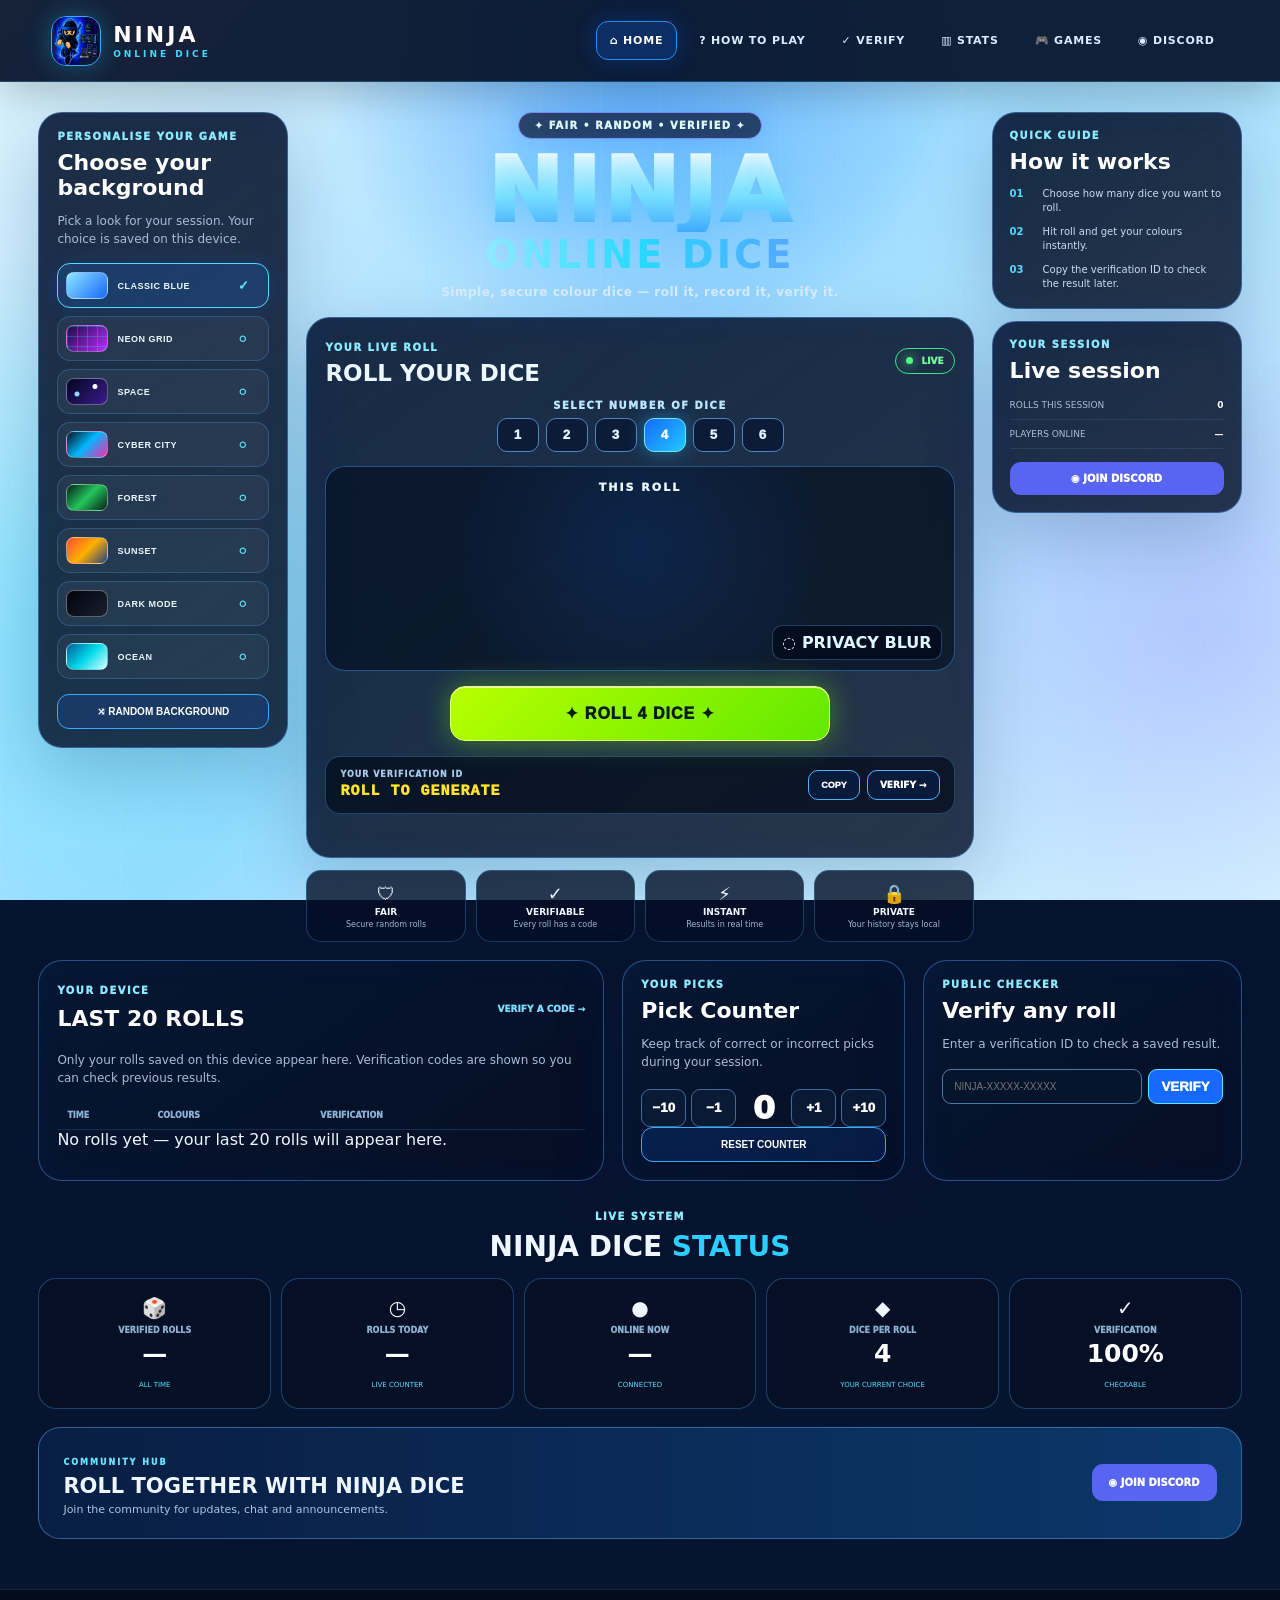
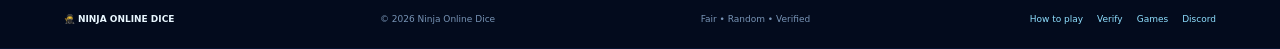
==== commit b63c5046: "Replace brand mark emoji with logo image" ====
--- a/index.html
+++ b/index.html
@@ -13,7 +13,7 @@
 
 <header class="site-header">
   <a class="brand" href="index.html" aria-label="Ninja Online Dice home">
-    <span class="brand-mark">🥷</span>
+    <img class="brand-mark" src="ninja-logo.png" alt="Ninja Online Dice">
     <span><b>NINJA</b><em>ONLINE DICE</em></span>
   </a>
   <nav class="main-nav" aria-label="Main navigation">
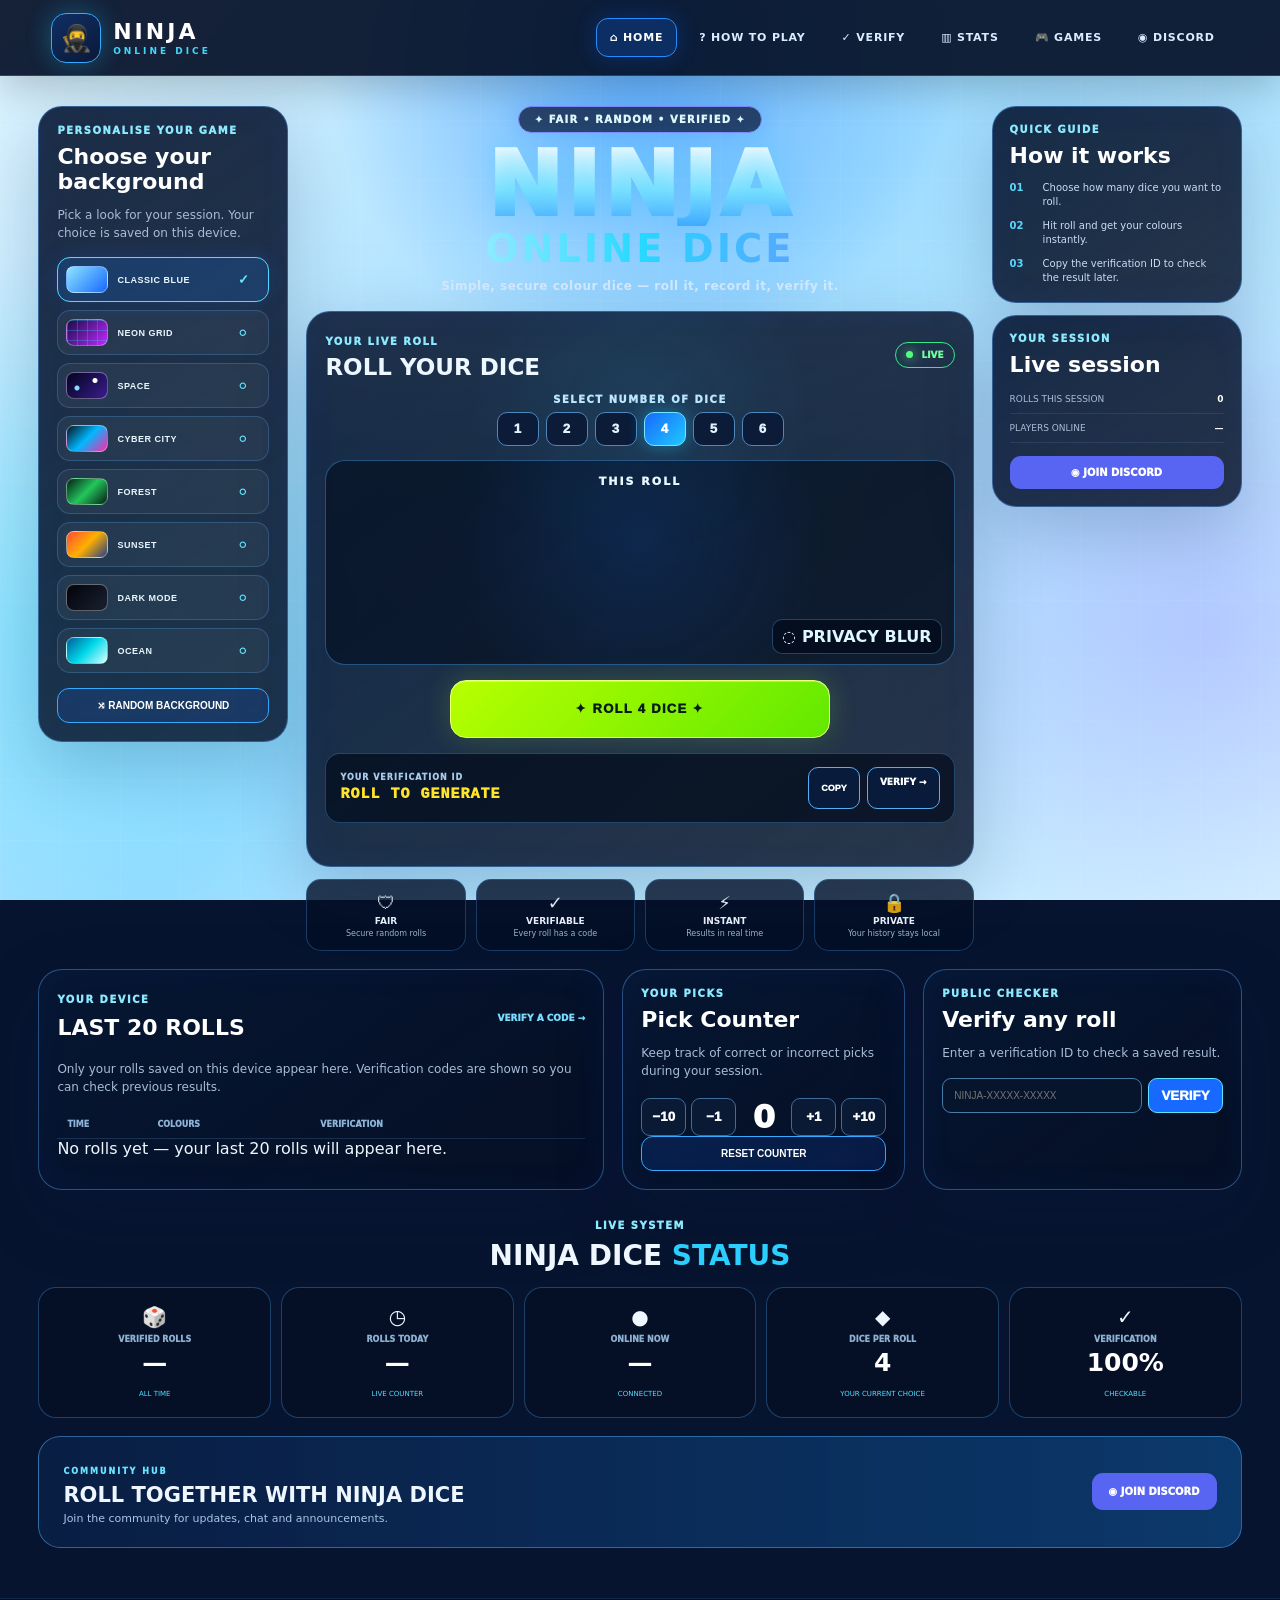
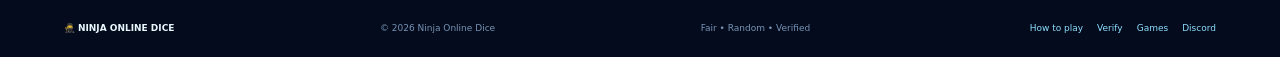
==== commit 5699d079: "Add files via upload" ====
--- a/index.html
+++ b/index.html
@@ -3,17 +3,16 @@
 <head>
 <meta charset="utf-8">
 <meta name="viewport" content="width=device-width,initial-scale=1">
-<meta name="theme-color" content="#eaf6ff">
+<meta name="theme-color" content="#07142f"><meta name="description" content="Ninja Online Dice — fair, random and independently verifiable colour dice rolls.">
 <title>Ninja Online Dice — Fair. Random. Verified.</title>
 <link rel="stylesheet" href="style.css?v=2">
-  <link rel="icon" type="image/png" href="ninja-logo.png">
 </head>
 <body class="ninja-home theme-classic">
 <div class="site-bg" aria-hidden="true"></div>
 
 <header class="site-header">
   <a class="brand" href="index.html" aria-label="Ninja Online Dice home">
-    <img class="brand-mark" src="ninja-logo.png" alt="Ninja Online Dice">
+    <span class="brand-mark">🥷</span>
     <span><b>NINJA</b><em>ONLINE DICE</em></span>
   </a>
   <nav class="main-nav" aria-label="Main navigation">
--- a/style.css
+++ b/style.css
@@ -71,319 +71,519 @@
 .arcade-footer-panel{margin-top:26px;padding:20px 24px;display:flex;align-items:center;justify-content:space-between;gap:20px;background:linear-gradient(145deg,rgba(9,29,55,.94),rgba(3,12,27,.94));border-color:rgba(109,119,255,.35)}
 .arcade-badge{font-size:8px;font-weight:1000;letter-spacing:1.5px;color:#b8ff48}.arcade-footer-panel h3{margin:5px 0 3px;font-size:20px}.arcade-footer-panel p{margin:0;color:#8da9c4;font-size:10px}.reset-arcade{border:1px solid #4d91c7;background:#081a35;color:#dff5ff;border-radius:11px;padding:11px 15px;font-size:9px;font-weight:1000;cursor:pointer}.reset-arcade:hover{border-color:#6de8ff;box-shadow:0 0 18px rgba(65,215,255,.2)}
 @media(max-width:700px){.arcade-stats{gap:6px}.arcade-stats div{min-width:85px;padding:8px}.arcade-card{min-height:0}.fighter span{width:88px;height:88px;font-size:40px}.premium-rps{gap:14px}.arcade-footer-panel{flex-direction:column;align-items:flex-start}.reset-arcade{width:100%}}
+
+
 /* =========================================================
-   NINJA DICE - PREMIUM ROLL ANIMATION
-========================================================= */
-
-#diceStage {
-  display: flex;
-  align-items: center;
-  justify-content: center;
-  gap: clamp(12px, 2vw, 24px);
-  min-height: 150px;
-  perspective: 900px;
-}
-
-/* Individual dice */
-
-#diceStage .die {
-  width: clamp(62px, 7vw, 92px);
-  aspect-ratio: 1;
-  border-radius: 20%;
-  position: relative;
-  transform: translateZ(0) scale(1);
-  transition:
-    transform .25s ease,
-    box-shadow .25s ease,
-    filter .25s ease;
-}
-
-/* Dice glow */
-
-#diceStage .die::after {
-  content: "";
-  position: absolute;
-  inset: 10%;
-  border-radius: inherit;
-  border: 2px solid rgba(255,255,255,.28);
-  pointer-events: none;
-}
-
-/* Rolling dice */
-
-#diceStage.is-rolling .die {
-  animation:
-    ninjaDiceShake .12s infinite alternate,
-    ninjaDiceFloat .45s infinite ease-in-out;
-  filter: brightness(1.15);
-}
-
-/* Rolling movement */
-
-@keyframes ninjaDiceShake {
-  0% {
-    transform:
-      translateY(-3px)
-      rotate(-3deg)
-      scale(.96);
-  }
-
-  100% {
-    transform:
-      translateY(3px)
-      rotate(3deg)
-      scale(1.04);
-  }
-}
-
-@keyframes ninjaDiceFloat {
-  0%, 100% {
-    box-shadow:
-      0 0 18px rgba(255,255,255,.25);
-  }
-
-  50% {
-    box-shadow:
-      0 0 35px rgba(255,255,255,.55);
-  }
-}
-
-/* =========================================================
-   FINAL RESULT REVEAL
-========================================================= */
-
-#diceStage:not(.is-rolling) .die {
-  animation: ninjaDiceReveal .45s cubic-bezier(.2,.9,.25,1.25);
-}
-
-@keyframes ninjaDiceReveal {
-
-  0% {
-    opacity: 0;
-    transform:
-      translateY(-35px)
-      scale(.55)
-      rotateY(120deg);
-  }
-
-  65% {
-    opacity: 1;
-    transform:
-      translateY(5px)
-      scale(1.08)
-      rotateY(-10deg);
-  }
-
-  100% {
-    opacity: 1;
-    transform:
-      translateY(0)
-      scale(1)
-      rotateY(0);
-  }
-}
-
-/* =========================================================
-   INDIVIDUAL COLOUR GLOWS
-========================================================= */
-
-#diceStage .die.red {
-  box-shadow:
-    0 0 18px rgba(255,70,70,.65),
-    0 0 40px rgba(255,70,70,.25);
-}
-
-#diceStage .die.blue {
-  box-shadow:
-    0 0 18px rgba(50,150,255,.65),
-    0 0 40px rgba(50,150,255,.25);
-}
-
-#diceStage .die.green {
-  box-shadow:
-    0 0 18px rgba(100,255,70,.65),
-    0 0 40px rgba(100,255,70,.25);
-}
-
-#diceStage .die.yellow {
-  box-shadow:
-    0 0 18px rgba(255,235,40,.65),
-    0 0 40px rgba(255,235,40,.25);
-}
-
-#diceStage .die.orange {
-  box-shadow:
-    0 0 18px rgba(255,150,30,.65),
-    0 0 40px rgba(255,150,30,.25);
-}
-
-#diceStage .die.purple {
-  box-shadow:
-    0 0 18px rgba(180,90,255,.65),
-    0 0 40px rgba(180,90,255,.25);
-}
-
-/* =========================================================
-   ROLL BUTTON
-========================================================= */
-
-#rollBtn {
-  position: relative;
-  overflow: hidden;
-  transition:
-    transform .2s ease,
-    box-shadow .2s ease,
-    filter .2s ease;
-}
-
-#rollBtn:hover:not(:disabled) {
-  transform: translateY(-2px) scale(1.015);
-  filter: brightness(1.08);
-}
-
-#rollBtn:active:not(:disabled) {
-  transform: scale(.97);
-}
-
-#rollBtn.is-rolling {
-  cursor: wait;
-  animation: rollButtonPulse .8s infinite alternate;
-}
-
-@keyframes rollButtonPulse {
-  from {
-    box-shadow:
-      0 0 15px rgba(255,255,255,.15);
-  }
-
-  to {
-    box-shadow:
-      0 0 35px rgba(255,255,255,.45);
-  }
-}
-
-/* =========================================================
-   SUCCESS STATUS
-========================================================= */
-
-#rollStatus.success {
-  animation: verifiedPulse .55s ease;
-}
-
-@keyframes verifiedPulse {
-  0% {
-    opacity: .4;
-    transform: scale(.96);
-  }
-
-  60% {
-    opacity: 1;
-    transform: scale(1.04);
-  }
-
-  100% {
-    opacity: 1;
-    transform: scale(1);
-  }
-}
-
-/* =========================================================
-   ERROR
-========================================================= */
-
-#rollStatus.error {
-  animation: errorShake .35s ease;
-}
-
-@keyframes errorShake {
-  0%, 100% {
-    transform: translateX(0);
-  }
-
-  25% {
-    transform: translateX(-6px);
-  }
-
-  75% {
-    transform: translateX(6px);
-  }
-}
-
-/* =========================================================
-   MOBILE
-========================================================= */
-
-@media (max-width: 700px) {
-
-  #diceStage {
-    gap: 9px;
-    min-height: 115px;
-  }
-
-  #diceStage .die {
-    width: clamp(48px, 15vw, 70px);
-    border-radius: 17%;
-  }
-
-  #rollBtn {
-    width: 100%;
-  }
-}
-
-/* Accessibility */
-
-@media (prefers-reduced-motion: reduce) {
-
-  #diceStage .die,
-  #rollBtn,
-  #rollStatus {
-    animation: none !important;
-    transition: none !important;
-  }
-}
-/* =========================================================
-   NINJA DICE - ENHANCED ROLL FINISH
-========================================================= */
-
-#diceStage.is-rolling {
-  animation: ninjaStagePulse .6s ease-in-out infinite alternate;
-}
-
-#diceStage.is-rolling .die {
-  will-change: transform, filter, box-shadow;
-}
-
-#diceStage:not(.is-rolling) .die {
-  will-change: transform, opacity;
-}
-
-@keyframes ninjaStagePulse {
-  from {
-    transform: scale(1);
-  }
-
-  to {
-    transform: scale(1.015);
-  }
-}
-
-/* Verified result glow */
-#rollStatus.success {
-  color: #8affb2;
-  text-shadow: 0 0 14px rgba(98,255,146,.65);
-}
-
-/* Failed result */
-#rollStatus.error {
-  color: #ff6675;
-  text-shadow: 0 0 14px rgba(255,38,56,.45);
-}
-
-/* Slightly more premium final dice */
-#diceStage:not(.is-rolling) .die {
-  box-shadow:
-    0 0 22px currentColor,
-    0 0 45px color-mix(in srgb, currentColor 35%, transparent),
-    0 9px 0 rgba(0,0,0,.3),
-    inset 0 0 18px rgba(255,255,255,.28);
-}
+   NINJA ONLINE DICE — POLISHED UI v6
+   Presentation-only layer. Supabase roll/verification logic
+   remains unchanged.
+   ========================================================= */
+
+:root{
+  --ninja-cyan:#43d8ff;
+  --ninja-blue:#238dff;
+  --ninja-lime:#dfff3f;
+  --ninja-ink:#030914;
+  --ninja-panel:rgba(5,16,36,.90);
+}
+
+/* Better keyboard/touch behaviour */
+button,a,input{ -webkit-tap-highlight-color:transparent; }
+button:focus-visible,a:focus-visible,input:focus-visible{
+  outline:2px solid var(--ninja-cyan);
+  outline-offset:3px;
+}
+button{touch-action:manipulation}
+
+/* Header */
+.site-header{
+  min-height:76px;
+}
+.brand{
+  flex-shrink:0;
+}
+.brand-mark{
+  transition:transform .2s ease, box-shadow .2s ease;
+}
+.brand:hover .brand-mark{
+  transform:translateY(-1px) rotate(-2deg);
+  box-shadow:0 0 30px rgba(28,199,255,.45);
+}
+
+/* Main game emphasis */
+.game-area{
+  min-width:0;
+}
+.game-card{
+  position:relative;
+  overflow:hidden;
+  isolation:isolate;
+}
+.game-card:before{
+  content:"";
+  position:absolute;
+  inset:0;
+  pointer-events:none;
+  background:
+    radial-gradient(circle at 50% 18%,rgba(50,205,255,.09),transparent 30%),
+    linear-gradient(180deg,rgba(255,255,255,.025),transparent 25%);
+  z-index:-1;
+}
+.game-card-head{
+  gap:12px;
+}
+.live-badge{
+  flex-shrink:0;
+}
+
+/* Dice sizing is fluid instead of relying on a fixed desktop size */
+.dice-stage{
+  width:100%;
+  min-height:145px;
+}
+.die{
+  flex:0 1 auto;
+  box-shadow:0 0 22px rgba(67,216,255,.16), inset 0 0 18px rgba(255,255,255,.10);
+}
+.die:hover{
+  transform:translateY(-2px);
+}
+
+/* Stronger primary CTA */
+.roll-main{
+  min-height:58px;
+  border-radius:16px;
+  font-size:13px;
+  font-weight:1000;
+  letter-spacing:1.3px;
+  box-shadow:0 0 28px rgba(170,255,40,.18), inset 0 1px 0 rgba(255,255,255,.35);
+}
+.roll-main:not(:disabled):hover{
+  transform:translateY(-2px);
+  box-shadow:0 0 36px rgba(170,255,40,.30), inset 0 1px 0 rgba(255,255,255,.4);
+}
+.roll-main:disabled{
+  cursor:wait;
+  opacity:.75;
+}
+
+/* Verification strip */
+.verification-strip{
+  gap:16px;
+}
+.verification-strip code{
+  overflow-wrap:anywhere;
+}
+.verification-actions a,
+.verification-actions button{
+  min-height:42px;
+}
+
+/* Make cards feel less cramped on medium screens */
+@media (max-width:1200px){
+  main{
+    padding-left:20px;
+    padding-right:20px;
+  }
+  .dashboard-shell{
+    grid-template-columns:210px minmax(0,1fr);
+  }
+  .game-area{
+    min-width:0;
+  }
+}
+
+/* Tablet */
+@media (max-width:900px){
+  .site-header{
+    padding:10px 16px;
+  }
+  .main-nav{
+    scrollbar-width:none;
+    padding-bottom:2px;
+  }
+  .main-nav::-webkit-scrollbar{display:none}
+  .dashboard-shell{
+    gap:14px;
+  }
+  .game-card{
+    border-radius:20px;
+  }
+  .dice-stage{
+    min-height:155px;
+  }
+}
+
+/* Phone */
+@media (max-width:600px){
+  body{
+    overflow-x:hidden;
+  }
+  main{
+    width:100%;
+    padding:12px 9px 28px;
+  }
+  .site-header{
+    position:sticky;
+    top:0;
+    min-height:0;
+    padding:9px 10px 8px;
+    gap:8px;
+  }
+  .brand{
+    width:100%;
+  }
+  .brand-mark{
+    width:40px;
+    height:40px;
+    border-radius:12px;
+    font-size:22px;
+  }
+  .brand b{
+    font-size:17px;
+    letter-spacing:2px;
+  }
+  .brand em{
+    font-size:8px;
+    letter-spacing:2.2px;
+  }
+  .main-nav{
+    width:100%;
+    gap:5px;
+    margin-top:1px;
+    padding:0 1px 2px;
+    overflow-x:auto;
+    overflow-y:hidden;
+    flex-wrap:nowrap;
+    justify-content:flex-start;
+  }
+  .main-nav a{
+    flex:0 0 auto;
+    font-size:8px;
+    padding:8px 9px;
+    border-radius:10px;
+  }
+
+  .dashboard-shell{
+    grid-template-columns:1fr;
+    gap:12px;
+  }
+  .game-area{
+    order:1;
+  }
+  .theme-panel{
+    order:2;
+  }
+  .side-info{
+    order:3;
+  }
+
+  .brand-hero{
+    padding:10px 4px 18px;
+  }
+  .brand-hero h1{
+    font-size:clamp(48px,18vw,68px);
+    line-height:.9;
+  }
+  .brand-hero strong{
+    font-size:22px;
+    letter-spacing:2px;
+  }
+  .brand-hero p{
+    max-width:320px;
+    margin-left:auto;
+    margin-right:auto;
+    font-size:11px;
+    line-height:1.5;
+  }
+
+  .game-card{
+    padding:16px 12px;
+    border-radius:20px;
+  }
+  .game-card-head h2{
+    font-size:20px;
+  }
+  .live-badge{
+    font-size:8px;
+    padding:7px 9px;
+  }
+  .dice-count-label{
+    margin-top:16px;
+    font-size:9px;
+  }
+  .dice-count{
+    gap:6px;
+  }
+  .dice-count button{
+    min-width:42px;
+    min-height:42px;
+    padding:8px 9px;
+    border-radius:11px;
+  }
+  .dice-stage-wrap{
+    min-height:190px;
+    margin-top:8px;
+    border-radius:16px;
+  }
+  .dice-stage{
+    min-height:140px;
+    gap:7px;
+    padding:10px 4px;
+  }
+  .die{
+    width:clamp(44px,14vw,58px);
+    height:clamp(44px,14vw,58px);
+    border-radius:14px;
+  }
+  .roll-main{
+    width:100%;
+    min-height:56px;
+    margin-top:10px;
+    font-size:12px;
+  }
+  .privacy{
+    right:8px;
+    bottom:8px;
+    font-size:8px;
+    padding:7px 9px;
+  }
+  .privacy small{
+    display:none;
+  }
+
+  .verification-strip{
+    flex-direction:column;
+    align-items:stretch;
+    gap:10px;
+    margin-top:10px;
+    padding:12px;
+    border-radius:14px;
+  }
+  .verification-strip small{
+    font-size:7px;
+  }
+  .verification-strip code{
+    display:block;
+    margin-top:4px;
+    font-size:12px;
+  }
+  .verification-actions{
+    display:grid;
+    grid-template-columns:1fr 1fr;
+    gap:7px;
+  }
+  .verification-actions a,
+  .verification-actions button{
+    display:grid;
+    place-items:center;
+    min-height:44px;
+    padding:9px;
+    border-radius:10px;
+    font-size:9px;
+  }
+
+  .feature-strip{
+    gap:7px;
+    margin-top:10px;
+  }
+  .feature-strip>div{
+    min-height:74px;
+    padding:10px 7px;
+    border-radius:14px;
+  }
+  .feature-strip span{
+    font-size:17px;
+  }
+  .feature-strip b{
+    font-size:8px;
+  }
+  .feature-strip small{
+    font-size:7px;
+  }
+
+  .theme-panel,
+  .side-info .panel-card,
+  .history,
+  .counter-card,
+  .quick-verify{
+    border-radius:18px;
+  }
+
+  .theme-options{
+    grid-template-columns:1fr 1fr;
+    gap:7px;
+  }
+  .theme-option{
+    min-height:58px;
+    padding:8px;
+    border-radius:11px;
+  }
+  .theme-option b{
+    font-size:8px;
+  }
+
+  .lower-grid{
+    gap:12px;
+    margin-top:12px;
+  }
+  .panel-heading{
+    gap:8px;
+  }
+  .panel-heading h2{
+    font-size:18px;
+  }
+  .history{
+    padding:15px 12px;
+  }
+  .history-item{
+    min-width:0;
+    gap:7px;
+    padding:10px 7px;
+  }
+  .history-code{
+    min-width:0;
+    font-size:9px;
+    overflow-wrap:anywhere;
+  }
+  .history-copy{
+    min-height:34px;
+    padding:6px 7px;
+    font-size:8px;
+  }
+
+  .big-counter{
+    gap:5px;
+  }
+  .big-counter button{
+    min-height:42px;
+    padding:7px;
+    font-size:9px;
+  }
+  .big-counter output{
+    font-size:27px;
+  }
+
+  .stats-section{
+    margin-top:14px;
+  }
+  .stats-grid{
+    gap:7px;
+  }
+  .stats-grid article{
+    min-height:105px;
+    padding:13px 9px;
+    border-radius:15px;
+  }
+
+  .discord-banner{
+    margin-top:14px;
+    padding:18px 14px;
+    border-radius:18px;
+  }
+  .discord-banner h2{
+    font-size:19px;
+  }
+  .discord-banner a{
+    width:100%;
+    text-align:center;
+  }
+
+  footer{
+    padding:22px 12px;
+  }
+}
+
+/* Very small phones */
+@media (max-width:380px){
+  .main-nav a span{
+    display:none;
+  }
+  .main-nav a{
+    font-size:12px;
+    min-width:38px;
+    text-align:center;
+  }
+  .dice-count button{
+    min-width:39px;
+  }
+  .die{
+    width:43px;
+    height:43px;
+    border-radius:12px;
+  }
+  .dice-stage{
+    gap:5px;
+  }
+  .feature-strip{
+    grid-template-columns:1fr 1fr;
+  }
+}
+
+/* Verification page polish */
+.verify-page{
+  width:min(920px,100%);
+  margin-inline:auto;
+}
+.verify-hero h1{
+  text-wrap:balance;
+}
+.verify-box{
+  box-shadow:0 20px 70px rgba(0,0,0,.28), inset 0 0 30px rgba(41,180,255,.04);
+}
+.verify-form input{
+  min-height:50px;
+}
+.verify-form button{
+  min-height:50px;
+  font-weight:1000;
+}
+.verify-result{
+  overflow:hidden;
+}
+.result-dice{
+  flex-wrap:wrap;
+}
+.result-dice .die{
+  flex:0 0 auto;
+}
+@media(max-width:600px){
+  .verify-page{
+    padding-top:12px;
+  }
+  .verify-hero{
+    padding:20px 8px 14px;
+  }
+  .verify-hero h1{
+    font-size:clamp(36px,12vw,54px);
+  }
+  .verify-form{
+    grid-template-columns:1fr;
+    gap:8px;
+  }
+  .verify-form input,
+  .verify-form button{
+    width:100%;
+    min-height:52px;
+  }
+  .verify-result{
+    padding:18px 12px;
+  }
+  .verify-result h2{
+    font-size:19px;
+  }
+  .result-dice .die{
+    width:52px;
+    height:52px;
+  }
+}
+
+/* Accessibility: respect users who request less animation */
+@media(prefers-reduced-motion:reduce){
+  *,*::before,*::after{
+    animation-duration:.01ms!important;
+    animation-iteration-count:1!important;
+    scroll-behavior:auto!important;
+    transition-duration:.01ms!important;
+  }
+}
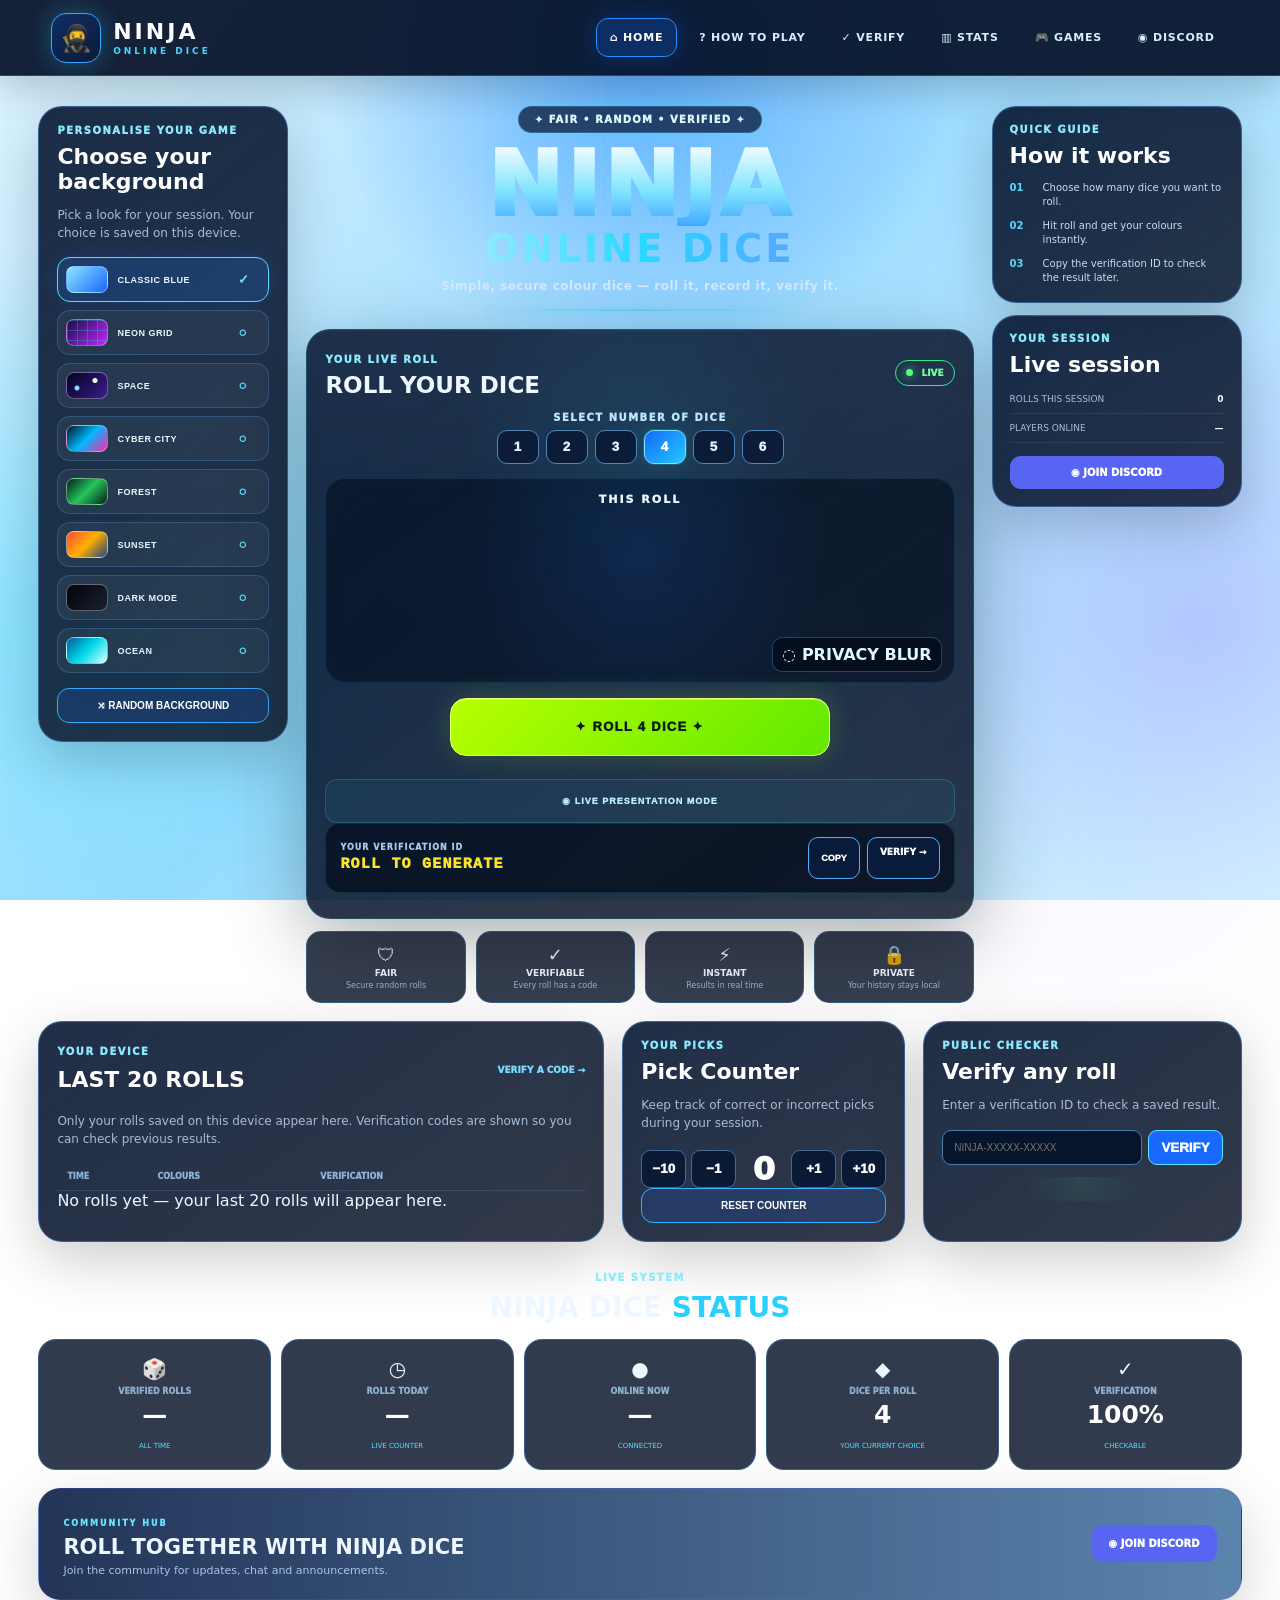
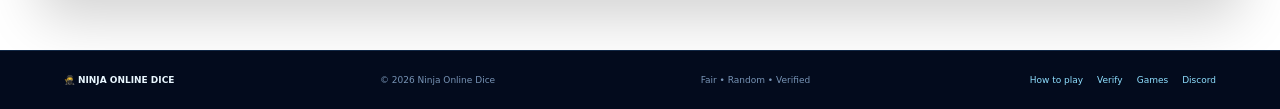
==== commit ac4d6254: "Add files via upload" ====
--- a/index.html
+++ b/index.html
@@ -63,6 +63,7 @@
         </div>
 
         <button id="rollBtn" class="roll-main" type="button">✦ ROLL 4 DICE ✦</button>
+        <button id="liveModeBtn" class="live-mode-btn" type="button" aria-pressed="false">◉ LIVE PRESENTATION MODE</button>
 
         <div class="verification-strip">
           <div><small>YOUR VERIFICATION ID</small><code id="code">ROLL TO GENERATE</code></div>
--- a/style.css
+++ b/style.css
@@ -587,3 +587,614 @@
     transition-duration:.01ms!important;
   }
 }
+
+
+/* =========================================================
+   NINJA ROLL REVEAL v1
+   Presentation-only animation. Backend/result logic unchanged.
+   ========================================================= */
+
+#diceStage.is-rolling .die {
+  animation:
+    ninjaDieTumble .42s cubic-bezier(.2,.75,.25,1) infinite alternate,
+    ninjaDieGlow .8s ease-in-out infinite alternate;
+  will-change: transform, filter;
+}
+
+#diceStage.is-rolling .die .pip,
+#diceStage.is-rolling .die::after {
+  opacity:.92;
+}
+
+@keyframes ninjaDieTumble {
+  0%   { transform:translateY(0) rotate(-7deg) scale(.96); }
+  50%  { transform:translateY(-9px) rotate(8deg) scale(1.02); }
+  100% { transform:translateY(2px) rotate(-5deg) scale(.98); }
+}
+
+@keyframes ninjaDieGlow {
+  from { filter:brightness(1); }
+  to   { filter:brightness(1.25) drop-shadow(0 0 12px rgba(67,216,255,.42)); }
+}
+
+/* Final reveal: a short settle and glow after the roll */
+#diceStage:not(.is-rolling) .die {
+  animation:ninjaDieReveal .38s cubic-bezier(.17,.84,.35,1) both;
+}
+
+@keyframes ninjaDieReveal {
+  0%   { opacity:.65; transform:translateY(-10px) scale(.9) rotate(-4deg); }
+  65%  { opacity:1; transform:translateY(2px) scale(1.05) rotate(1deg); }
+  100% { opacity:1; transform:translateY(-2px) scale(1) rotate(0); }
+}
+
+/* Verified status feels more deliberate without changing its text */
+.roll-status:empty { min-height:0; }
+.roll-status:not(:empty) {
+  min-height:22px;
+  font-weight:800;
+}
+
+/* Respect reduced-motion preferences */
+@media(prefers-reduced-motion:reduce){
+  #diceStage.is-rolling .die,
+  #diceStage:not(.is-rolling) .die {
+    animation:none!important;
+  }
+}
+
+
+.roll-success-pulse{
+  animation:ninjaStatusPulse .55s ease-out both;
+}
+@keyframes ninjaStatusPulse{
+  0%{opacity:.4;transform:translateY(3px)}
+  60%{opacity:1;transform:translateY(-1px)}
+  100%{opacity:1;transform:translateY(0)}
+}
+
+
+/* =========================================================
+   NINJA VERIFIED RESULT v1
+   Visual treatment only — verification logic unchanged.
+   ========================================================= */
+
+.verify-result,
+.quick-result{
+  position:relative;
+  overflow:hidden;
+}
+
+.verify-result:before,
+.quick-result:before{
+  content:"";
+  position:absolute;
+  inset:0;
+  pointer-events:none;
+  background:radial-gradient(circle at 50% 0%,rgba(70,230,160,.10),transparent 42%);
+}
+
+.verified-badge{
+  position:relative;
+  display:inline-flex;
+  align-items:center;
+  justify-content:center;
+  gap:8px;
+  margin:0 auto 12px;
+  padding:9px 13px;
+  border:1px solid rgba(100,255,180,.38);
+  border-radius:999px;
+  background:rgba(50,220,145,.10);
+  color:#9dffd0;
+  font-size:11px;
+  font-weight:1000;
+  letter-spacing:1.3px;
+  box-shadow:0 0 24px rgba(50,220,145,.12);
+}
+
+.verified-badge:before{
+  content:"✓";
+  display:grid;
+  place-items:center;
+  width:20px;
+  height:20px;
+  border-radius:50%;
+  background:rgba(80,240,160,.18);
+}
+
+.verification-code-hero{
+  position:relative;
+  display:flex;
+  align-items:center;
+  justify-content:center;
+  gap:8px;
+  flex-wrap:wrap;
+  margin:12px auto 16px;
+  max-width:100%;
+}
+.verification-code-hero code{
+  padding:10px 12px;
+  border-radius:10px;
+  background:rgba(0,0,0,.24);
+  border:1px solid rgba(110,210,255,.22);
+  color:#eaf8ff;
+  font-size:clamp(13px,3vw,17px);
+  font-weight:900;
+  letter-spacing:1px;
+  overflow-wrap:anywhere;
+}
+.verification-code-hero button{
+  min-height:42px;
+  padding:9px 12px;
+  border-radius:10px;
+  font-size:9px;
+  font-weight:1000;
+}
+
+@media(max-width:600px){
+  .verified-badge{
+    font-size:9px;
+    padding:8px 11px;
+  }
+  .verification-code-hero{
+    align-items:stretch;
+    flex-direction:column;
+  }
+  .verification-code-hero code{
+    text-align:center;
+  }
+  .verification-code-hero button{
+    width:100%;
+  }
+}
+
+.verification-trust-note{
+  position:relative;
+  margin:10px auto 0;
+  max-width:680px;
+  text-align:center;
+  font-size:9px;
+  line-height:1.5;
+  opacity:.62;
+}
+
+
+/* =========================================================
+   NINJA ONLINE DICE — PREMIUM UI v9
+   Visual-only upgrade. Backend and verification logic unchanged.
+   ========================================================= */
+
+:root{
+  --ninja-electric:#39d9ff;
+  --ninja-violet:#7c5cff;
+  --ninja-green:#b8ff35;
+  --ninja-white:#f5fbff;
+}
+
+/* Premium page atmosphere */
+body.ninja-home{
+  background:
+    radial-gradient(circle at 50% 10%,rgba(57,217,255,.07),transparent 28%),
+    radial-gradient(circle at 85% 45%,rgba(124,92,255,.05),transparent 25%);
+}
+
+.welcome-pill{
+  box-shadow:0 0 28px rgba(57,217,255,.12);
+  border-color:rgba(57,217,255,.25);
+}
+
+/* Hero */
+.brand-hero{
+  position:relative;
+}
+.brand-hero:after{
+  content:"";
+  display:block;
+  width:min(300px,70%);
+  height:2px;
+  margin:16px auto 0;
+  background:linear-gradient(90deg,transparent,var(--ninja-electric),transparent);
+  opacity:.65;
+  box-shadow:0 0 16px rgba(57,217,255,.55);
+}
+.brand-hero h1{
+  text-shadow:0 0 30px rgba(57,217,255,.12);
+}
+
+/* Premium panels */
+.panel-card{
+  box-shadow:
+    0 18px 55px rgba(0,0,0,.20),
+    inset 0 1px 0 rgba(255,255,255,.035);
+}
+.game-card{
+  border-color:rgba(57,217,255,.18);
+  box-shadow:
+    0 24px 80px rgba(0,0,0,.30),
+    0 0 45px rgba(57,217,255,.06),
+    inset 0 1px 0 rgba(255,255,255,.045);
+}
+
+/* Live indicator */
+.live-badge i{
+  box-shadow:0 0 10px rgba(70,255,160,.8);
+  animation:ninjaLivePulse 1.7s ease-in-out infinite;
+}
+@keyframes ninjaLivePulse{
+  0%,100%{opacity:.7;transform:scale(.9)}
+  50%{opacity:1;transform:scale(1.15)}
+}
+
+/* Dice selection */
+.dice-count button{
+  transition:transform .16s ease,box-shadow .16s ease,border-color .16s ease,background .16s ease;
+}
+.dice-count button:hover{
+  transform:translateY(-2px);
+  box-shadow:0 8px 22px rgba(0,0,0,.18);
+}
+.dice-count button.selected{
+  box-shadow:0 0 0 1px rgba(57,217,255,.2),0 0 25px rgba(57,217,255,.12);
+}
+
+/* Stronger dice presentation */
+.dice-stage-wrap{
+  border-color:rgba(57,217,255,.12);
+  box-shadow:inset 0 0 35px rgba(57,217,255,.025);
+}
+.die{
+  border:1px solid rgba(255,255,255,.15);
+  box-shadow:
+    0 10px 25px rgba(0,0,0,.22),
+    0 0 24px rgba(57,217,255,.13),
+    inset 0 1px 0 rgba(255,255,255,.16);
+}
+
+/* Primary CTA becomes the visual focal point */
+.roll-main{
+  position:relative;
+  overflow:hidden;
+  isolation:isolate;
+}
+.roll-main:after{
+  content:"";
+  position:absolute;
+  top:-80%;
+  left:-35%;
+  width:28%;
+  height:260%;
+  transform:rotate(20deg);
+  background:rgba(255,255,255,.22);
+  filter:blur(8px);
+  animation:ninjaCtaSweep 4.5s ease-in-out infinite;
+  pointer-events:none;
+}
+@keyframes ninjaCtaSweep{
+  0%,55%{left:-35%;opacity:0}
+  62%{opacity:.5}
+  72%,100%{left:125%;opacity:0}
+}
+
+/* Verification ID feels like a real audit reference */
+.verification-strip{
+  border-color:rgba(57,217,255,.12);
+}
+.verification-strip code{
+  letter-spacing:1.2px;
+  text-shadow:0 0 12px rgba(57,217,255,.14);
+}
+
+/* Success state */
+.roll-status.roll-success-pulse{
+  text-shadow:0 0 16px rgba(100,255,170,.25);
+}
+
+/* Feature cards */
+.feature-strip>div{
+  transition:transform .18s ease,border-color .18s ease,box-shadow .18s ease;
+}
+.feature-strip>div:hover{
+  transform:translateY(-3px);
+  border-color:rgba(57,217,255,.18);
+  box-shadow:0 14px 35px rgba(0,0,0,.16);
+}
+
+/* Stats */
+.stats-grid article{
+  transition:transform .18s ease,box-shadow .18s ease;
+}
+.stats-grid article:hover{
+  transform:translateY(-3px);
+  box-shadow:0 16px 38px rgba(0,0,0,.18);
+}
+
+/* Discord CTA */
+.discord-banner{
+  border-color:rgba(124,92,255,.20);
+  box-shadow:0 18px 55px rgba(0,0,0,.18);
+}
+
+/* Verification result */
+.verify-result{
+  border-color:rgba(100,255,180,.20);
+  box-shadow:
+    0 22px 70px rgba(0,0,0,.28),
+    0 0 40px rgba(80,255,170,.06);
+}
+.verification-trust-note{
+  letter-spacing:.2px;
+}
+
+/* Mobile refinements */
+@media(max-width:600px){
+  .brand-hero:after{
+    margin-top:12px;
+  }
+  .roll-main:after{
+    animation-duration:5.5s;
+  }
+  .game-card{
+    box-shadow:0 18px 55px rgba(0,0,0,.28);
+  }
+}
+
+/* Keep motion subtle for accessibility */
+@media(prefers-reduced-motion:reduce){
+  .live-badge i,
+  .roll-main:after{
+    animation:none!important;
+  }
+}
+
+
+/* =========================================================
+   NINJA 3D DICE v10
+   Visual-only dice treatment. Existing colours and JS unchanged.
+   Each die visibly represents the face "1".
+   ========================================================= */
+
+.die{
+  position:relative;
+  overflow:hidden;
+  border-width:2px;
+  border-radius:clamp(13px,2vw,20px);
+  background-image:
+    linear-gradient(145deg,rgba(255,255,255,.34) 0%,rgba(255,255,255,.08) 25%,rgba(0,0,0,.08) 58%,rgba(0,0,0,.28) 100%);
+  box-shadow:
+    0 14px 0 rgba(0,0,0,.24),
+    0 20px 30px rgba(0,0,0,.22),
+    0 0 22px currentColor,
+    inset 4px 4px 9px rgba(255,255,255,.25),
+    inset -5px -6px 12px rgba(0,0,0,.26);
+}
+
+/* Highlighted top bevel */
+.die::before{
+  content:"";
+  position:absolute;
+  inset:3px;
+  border-radius:calc(clamp(13px,2vw,20px) - 5px);
+  border-top:2px solid rgba(255,255,255,.55);
+  border-left:2px solid rgba(255,255,255,.20);
+  border-right:1px solid rgba(0,0,0,.20);
+  border-bottom:2px solid rgba(0,0,0,.25);
+  pointer-events:none;
+}
+
+/* The central pip: every rendered die is the face "1". */
+.die::after{
+  content:"";
+  position:absolute;
+  width:25%;
+  aspect-ratio:1;
+  left:50%;
+  top:50%;
+  transform:translate(-50%,-50%);
+  border-radius:50%;
+  background:
+    radial-gradient(circle at 34% 30%,#fff 0 8%,#f8fbff 22%,#dbe5ef 55%,#aab9c8 100%);
+  box-shadow:
+    0 2px 2px rgba(0,0,0,.30),
+    inset 2px 2px 3px rgba(255,255,255,.9),
+    inset -2px -2px 3px rgba(0,0,0,.24),
+    0 0 12px rgba(255,255,255,.75);
+}
+
+/* Colour-specific glow remains tied to the existing colour classes. */
+.die.red{box-shadow:0 14px 0 rgba(0,0,0,.24),0 20px 30px rgba(0,0,0,.22),0 0 24px #ff2638,inset 4px 4px 9px rgba(255,255,255,.25),inset -5px -6px 12px rgba(0,0,0,.26)}
+.die.blue{box-shadow:0 14px 0 rgba(0,0,0,.24),0 20px 30px rgba(0,0,0,.22),0 0 24px #1977ff,inset 4px 4px 9px rgba(255,255,255,.25),inset -5px -6px 12px rgba(0,0,0,.26)}
+.die.green{box-shadow:0 14px 0 rgba(0,0,0,.24),0 20px 30px rgba(0,0,0,.22),0 0 24px #62e600,inset 4px 4px 9px rgba(255,255,255,.25),inset -5px -6px 12px rgba(0,0,0,.26)}
+.die.yellow{box-shadow:0 14px 0 rgba(0,0,0,.24),0 20px 30px rgba(0,0,0,.22),0 0 24px #ffd21a,inset 4px 4px 9px rgba(255,255,255,.25),inset -5px -6px 12px rgba(0,0,0,.26)}
+.die.orange{box-shadow:0 14px 0 rgba(0,0,0,.24),0 20px 30px rgba(0,0,0,.22),0 0 24px #ff7a00,inset 4px 4px 9px rgba(255,255,255,.25),inset -5px -6px 12px rgba(0,0,0,.26)}
+.die.purple{box-shadow:0 14px 0 rgba(0,0,0,.24),0 20px 30px rgba(0,0,0,.22),0 0 24px #8d5cff,inset 4px 4px 9px rgba(255,255,255,.25),inset -5px -6px 12px rgba(0,0,0,.26)}
+
+#diceStage.is-rolling .die{
+  box-shadow:0 9px 0 rgba(0,0,0,.22),0 15px 28px rgba(0,0,0,.20),0 0 30px currentColor,inset 4px 4px 9px rgba(255,255,255,.25),inset -5px -6px 12px rgba(0,0,0,.26);
+}
+
+@media(max-width:600px){
+  .die{
+    box-shadow:
+      0 9px 0 rgba(0,0,0,.24),
+      0 15px 23px rgba(0,0,0,.20),
+      0 0 18px currentColor,
+      inset 3px 3px 7px rgba(255,255,255,.25),
+      inset -4px -5px 9px rgba(0,0,0,.26);
+  }
+}
+
+@media(prefers-reduced-motion:reduce){
+  .die{transition:none}
+}
+
+
+/* =========================================================
+   NINJA LIVE PRESENTATION MODE v1
+   Presentation-only layer. Backend and verification logic unchanged.
+   ========================================================= */
+
+.live-mode-btn{
+  width:100%;
+  min-height:44px;
+  margin-top:8px;
+  border:1px solid rgba(57,217,255,.22);
+  border-radius:12px;
+  background:rgba(57,217,255,.055);
+  color:#bdeeff;
+  font-size:9px;
+  font-weight:1000;
+  letter-spacing:1px;
+  cursor:pointer;
+  transition:transform .16s ease,background .16s ease,border-color .16s ease,box-shadow .16s ease;
+}
+.live-mode-btn:hover{
+  transform:translateY(-1px);
+  background:rgba(57,217,255,.10);
+  border-color:rgba(57,217,255,.42);
+  box-shadow:0 0 24px rgba(57,217,255,.10);
+}
+.live-mode-btn[aria-pressed="true"]{
+  background:rgba(184,255,53,.09);
+  border-color:rgba(184,255,53,.42);
+  color:#e9ffb8;
+  box-shadow:0 0 28px rgba(184,255,53,.10);
+}
+
+/* Full-screen-like presentation while retaining the same page. */
+body.live-presentation{
+  background:
+    radial-gradient(circle at 50% 25%,rgba(57,217,255,.12),transparent 28%),
+    radial-gradient(circle at 50% 80%,rgba(124,92,255,.09),transparent 30%),
+    #020817;
+}
+body.live-presentation .site-header,
+body.live-presentation .theme-panel,
+body.live-presentation .side-info,
+body.live-presentation .lower-grid,
+body.live-presentation .stats-section,
+body.live-presentation .discord-banner,
+body.live-presentation footer{
+  display:none!important;
+}
+body.live-presentation main{
+  max-width:1100px;
+  margin:0 auto;
+  padding:24px 20px 40px;
+}
+body.live-presentation .dashboard-shell{
+  display:block;
+  min-height:calc(100vh - 64px);
+}
+body.live-presentation .game-area{
+  width:100%;
+  max-width:900px;
+  margin:0 auto;
+}
+body.live-presentation .brand-hero{
+  padding:8px 0 24px;
+}
+body.live-presentation .brand-hero h1{
+  font-size:clamp(58px,9vw,105px);
+}
+body.live-presentation .brand-hero strong{
+  font-size:clamp(24px,3vw,34px);
+}
+body.live-presentation .game-card{
+  padding:28px;
+  border-radius:28px;
+}
+body.live-presentation .dice-stage-wrap{
+  min-height:430px;
+  display:flex;
+  flex-direction:column;
+  justify-content:center;
+  border-radius:24px;
+}
+body.live-presentation .dice-stage{
+  min-height:310px;
+  gap:18px;
+  align-items:center;
+  justify-content:center;
+}
+body.live-presentation .die{
+  width:clamp(110px,13vw,145px);
+  height:clamp(110px,13vw,145px);
+  border-radius:28px;
+  border-width:3px;
+}
+body.live-presentation .die::before{
+  border-radius:22px;
+}
+body.live-presentation .die::after{
+  width:25%;
+}
+body.live-presentation .roll-main{
+  min-height:68px;
+  font-size:15px;
+  border-radius:18px;
+}
+body.live-presentation .live-mode-btn{
+  max-width:340px;
+  margin:10px auto 0;
+}
+body.live-presentation .verification-strip{
+  margin-top:16px;
+  padding:16px;
+  border-radius:18px;
+}
+body.live-presentation .verification-strip code{
+  font-size:clamp(14px,2vw,19px);
+}
+body.live-presentation .feature-strip{
+  max-width:760px;
+  margin:14px auto 0;
+}
+
+/* A discreet live badge on the presentation view. */
+body.live-presentation .game-card:before{
+  background:
+    radial-gradient(circle at 50% 30%,rgba(57,217,255,.13),transparent 35%),
+    linear-gradient(180deg,rgba(255,255,255,.025),transparent 25%);
+}
+body.live-presentation .welcome-pill{
+  font-size:10px;
+  padding:9px 14px;
+}
+
+@media(max-width:700px){
+  body.live-presentation main{
+    padding:10px 8px 24px;
+  }
+  body.live-presentation .brand-hero{
+    padding-bottom:14px;
+  }
+  body.live-presentation .brand-hero h1{
+    font-size:clamp(48px,18vw,72px);
+  }
+  body.live-presentation .game-card{
+    padding:15px 10px;
+    border-radius:20px;
+  }
+  body.live-presentation .dice-stage-wrap{
+    min-height:330px;
+  }
+  body.live-presentation .dice-stage{
+    min-height:245px;
+    gap:8px;
+  }
+  body.live-presentation .die{
+    width:clamp(62px,18vw,88px);
+    height:clamp(62px,18vw,88px);
+    border-radius:18px;
+  }
+  body.live-presentation .die::before{
+    border-radius:14px;
+  }
+  body.live-presentation .roll-main{
+    min-height:58px;
+    font-size:12px;
+  }
+}
+@media(prefers-reduced-motion:reduce){
+  .live-mode-btn{transition:none}
+}
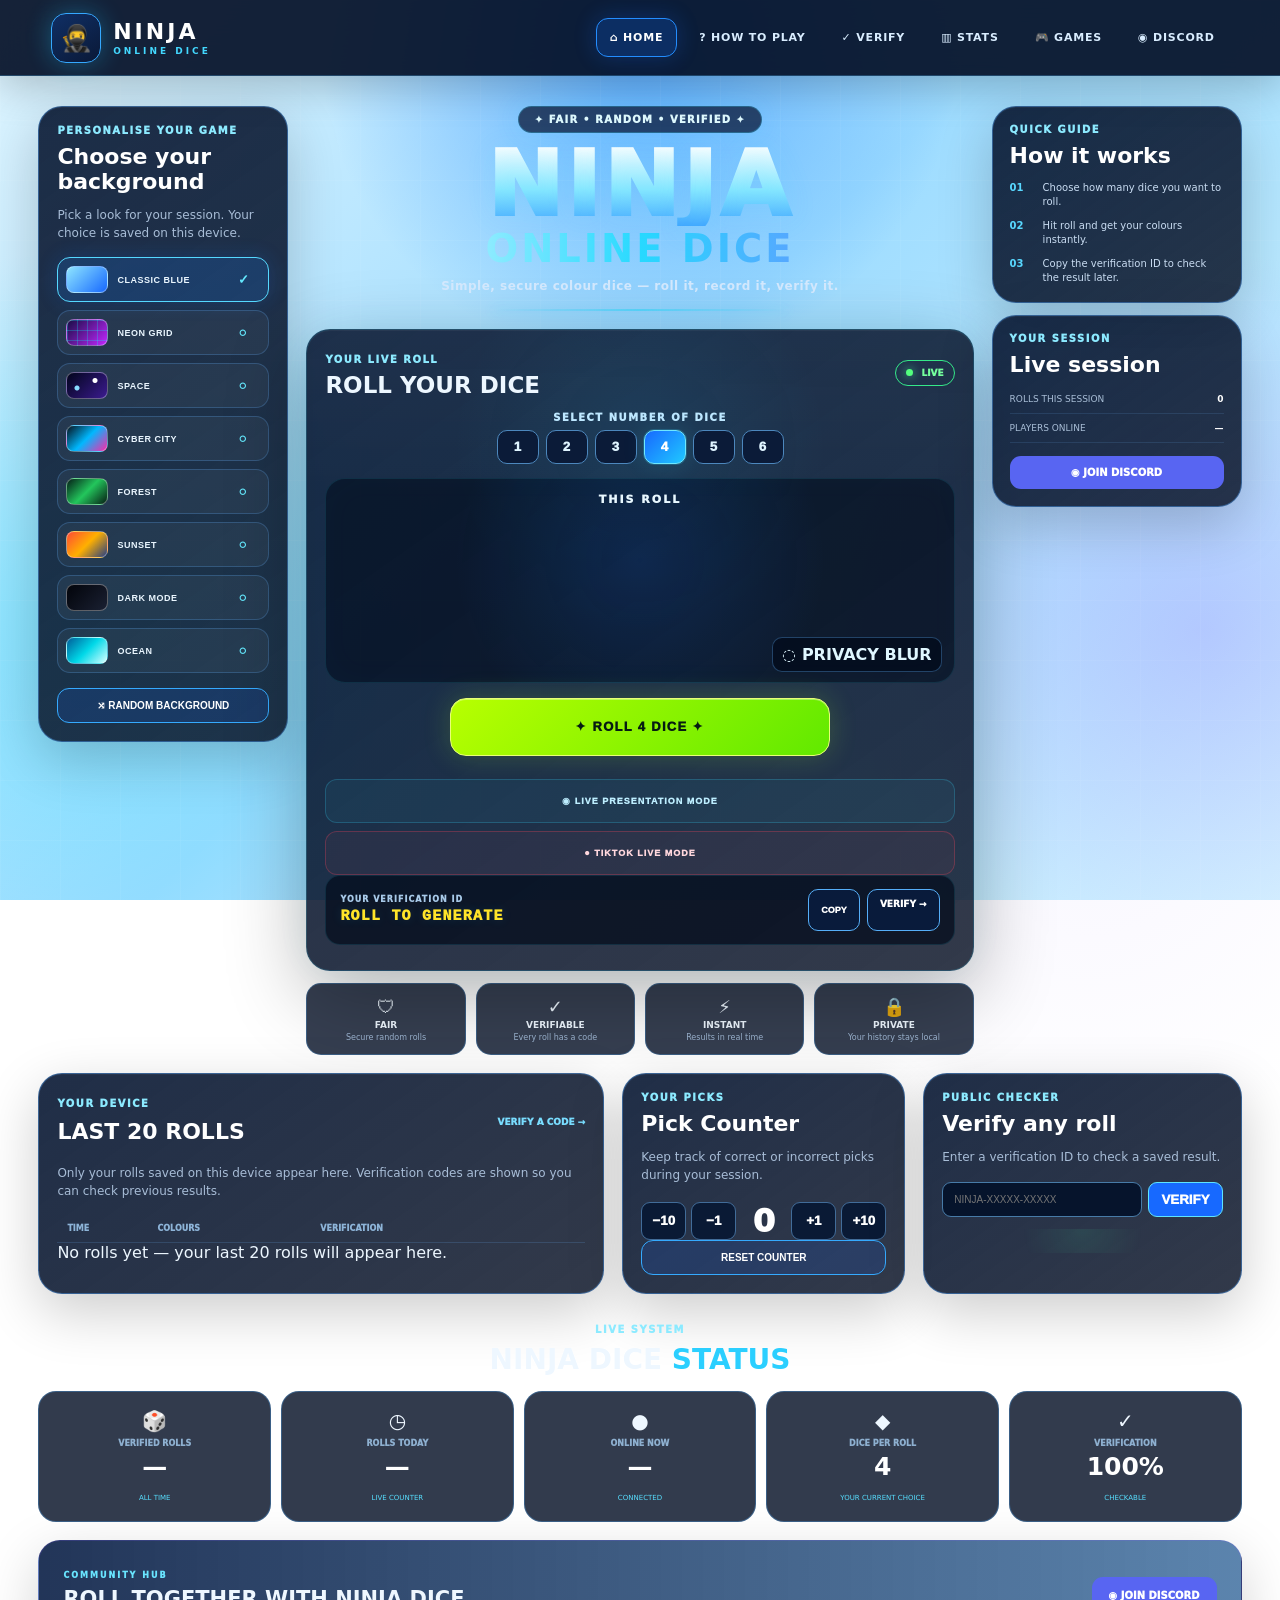
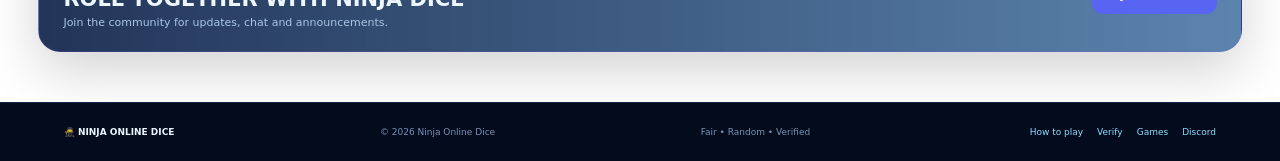
==== commit acc39a9e: "Add files via upload" ====
--- a/index.html
+++ b/index.html
@@ -64,6 +64,7 @@
 
         <button id="rollBtn" class="roll-main" type="button">✦ ROLL 4 DICE ✦</button>
         <button id="liveModeBtn" class="live-mode-btn" type="button" aria-pressed="false">◉ LIVE PRESENTATION MODE</button>
+        <button id="tiktokModeBtn" class="tiktok-mode-btn" type="button" aria-pressed="false">● TIKTOK LIVE MODE</button>
 
         <div class="verification-strip">
           <div><small>YOUR VERIFICATION ID</small><code id="code">ROLL TO GENERATE</code></div>
--- a/style.css
+++ b/style.css
@@ -1198,3 +1198,207 @@
 @media(prefers-reduced-motion:reduce){
   .live-mode-btn{transition:none}
 }
+
+
+/* =========================================================
+   NINJA TIKTOK LIVE MODE v1
+   Presentation-only layer. Backend and verification unchanged.
+   ========================================================= */
+
+.tiktok-mode-btn{
+  width:100%;
+  min-height:44px;
+  margin-top:8px;
+  border:1px solid rgba(255,70,90,.28);
+  border-radius:12px;
+  background:rgba(255,70,90,.055);
+  color:#ffd7dd;
+  font-size:9px;
+  font-weight:1000;
+  letter-spacing:1px;
+  cursor:pointer;
+  transition:transform .16s ease,background .16s ease,border-color .16s ease,box-shadow .16s ease;
+}
+.tiktok-mode-btn:hover{
+  transform:translateY(-1px);
+  background:rgba(255,70,90,.10);
+  border-color:rgba(255,100,120,.48);
+  box-shadow:0 0 24px rgba(255,70,90,.10);
+}
+.tiktok-mode-btn[aria-pressed="true"]{
+  background:rgba(255,70,90,.12);
+  border-color:rgba(255,100,120,.58);
+  color:#fff;
+  box-shadow:0 0 30px rgba(255,70,90,.13);
+}
+
+body.tiktok-live-mode{
+  background:
+    radial-gradient(circle at 50% 20%,rgba(57,217,255,.14),transparent 28%),
+    radial-gradient(circle at 50% 80%,rgba(124,92,255,.12),transparent 30%),
+    #010610;
+}
+body.tiktok-live-mode .site-header,
+body.tiktok-live-mode .theme-panel,
+body.tiktok-live-mode .side-info,
+body.tiktok-live-mode .lower-grid,
+body.tiktok-live-mode .stats-section,
+body.tiktok-live-mode .discord-banner,
+body.tiktok-live-mode footer{
+  display:none!important;
+}
+body.tiktok-live-mode main{
+  max-width:980px;
+  margin:0 auto;
+  padding:14px 14px 28px;
+}
+body.tiktok-live-mode .dashboard-shell{
+  display:block;
+  min-height:calc(100vh - 42px);
+}
+body.tiktok-live-mode .game-area{
+  width:100%;
+  max-width:900px;
+  margin:0 auto;
+}
+body.tiktok-live-mode .welcome-pill{
+  display:inline-flex;
+  margin-bottom:4px;
+  border-color:rgba(255,70,90,.30);
+  box-shadow:0 0 28px rgba(255,70,90,.10);
+}
+body.tiktok-live-mode .brand-hero{
+  padding:4px 0 13px;
+}
+body.tiktok-live-mode .brand-hero h1{
+  font-size:clamp(54px,9vw,96px);
+}
+body.tiktok-live-mode .brand-hero strong{
+  font-size:clamp(23px,3vw,32px);
+}
+body.tiktok-live-mode .brand-hero p{
+  font-size:11px;
+  opacity:.72;
+}
+body.tiktok-live-mode .game-card{
+  padding:22px;
+  border-radius:25px;
+  border-color:rgba(57,217,255,.24);
+}
+body.tiktok-live-mode .game-card-head{
+  justify-content:center;
+  text-align:center;
+}
+body.tiktok-live-mode .game-card-head .live-badge{
+  position:absolute;
+  top:20px;
+  right:20px;
+}
+body.tiktok-live-mode .dice-count-label,
+body.tiktok-live-mode .dice-count{
+  opacity:.85;
+}
+body.tiktok-live-mode .dice-stage-wrap{
+  min-height:390px;
+  border-radius:22px;
+}
+body.tiktok-live-mode .dice-stage{
+  min-height:285px;
+  gap:16px;
+  justify-content:center;
+  align-items:center;
+}
+body.tiktok-live-mode .die{
+  width:clamp(105px,13vw,142px);
+  height:clamp(105px,13vw,142px);
+  border-radius:27px;
+  border-width:3px;
+}
+body.tiktok-live-mode .roll-main{
+  min-height:68px;
+  font-size:15px;
+  border-radius:18px;
+}
+body.tiktok-live-mode .verification-strip{
+  margin-top:13px;
+  padding:15px;
+  border-radius:16px;
+}
+body.tiktok-live-mode .verification-strip code{
+  font-size:clamp(14px,2vw,19px);
+}
+body.tiktok-live-mode .feature-strip{
+  max-width:720px;
+  margin:11px auto 0;
+}
+body.tiktok-live-mode .feature-strip>div:nth-child(n+3){
+  display:none;
+}
+body.tiktok-live-mode .feature-strip>div{
+  min-height:64px;
+}
+body.tiktok-live-mode .live-mode-btn{
+  display:none;
+}
+body.tiktok-live-mode .tiktok-mode-btn{
+  max-width:260px;
+  margin:8px auto 0;
+}
+
+/* Make the verified status easy to read on a stream. */
+body.tiktok-live-mode .roll-status{
+  font-size:12px;
+  font-weight:1000;
+  letter-spacing:.2px;
+}
+
+@media(max-width:600px){
+  body.tiktok-live-mode main{
+    padding:7px 7px 18px;
+  }
+  body.tiktok-live-mode .brand-hero{
+    padding-bottom:8px;
+  }
+  body.tiktok-live-mode .brand-hero h1{
+    font-size:clamp(44px,17vw,68px);
+  }
+  body.tiktok-live-mode .brand-hero strong{
+    font-size:21px;
+  }
+  body.tiktok-live-mode .game-card{
+    padding:12px 9px;
+    border-radius:18px;
+  }
+  body.tiktok-live-mode .game-card-head h2{
+    font-size:17px;
+  }
+  body.tiktok-live-mode .game-card-head .live-badge{
+    top:12px;
+    right:10px;
+  }
+  body.tiktok-live-mode .dice-stage-wrap{
+    min-height:300px;
+  }
+  body.tiktok-live-mode .dice-stage{
+    min-height:220px;
+    gap:7px;
+  }
+  body.tiktok-live-mode .die{
+    width:clamp(59px,17vw,82px);
+    height:clamp(59px,17vw,82px);
+    border-radius:16px;
+  }
+  body.tiktok-live-mode .roll-main{
+    min-height:57px;
+    font-size:11px;
+  }
+  body.tiktok-live-mode .verification-strip{
+    padding:11px;
+  }
+  body.tiktok-live-mode .feature-strip{
+    grid-template-columns:1fr 1fr;
+  }
+}
+@media(prefers-reduced-motion:reduce){
+  .tiktok-mode-btn{transition:none}
+}
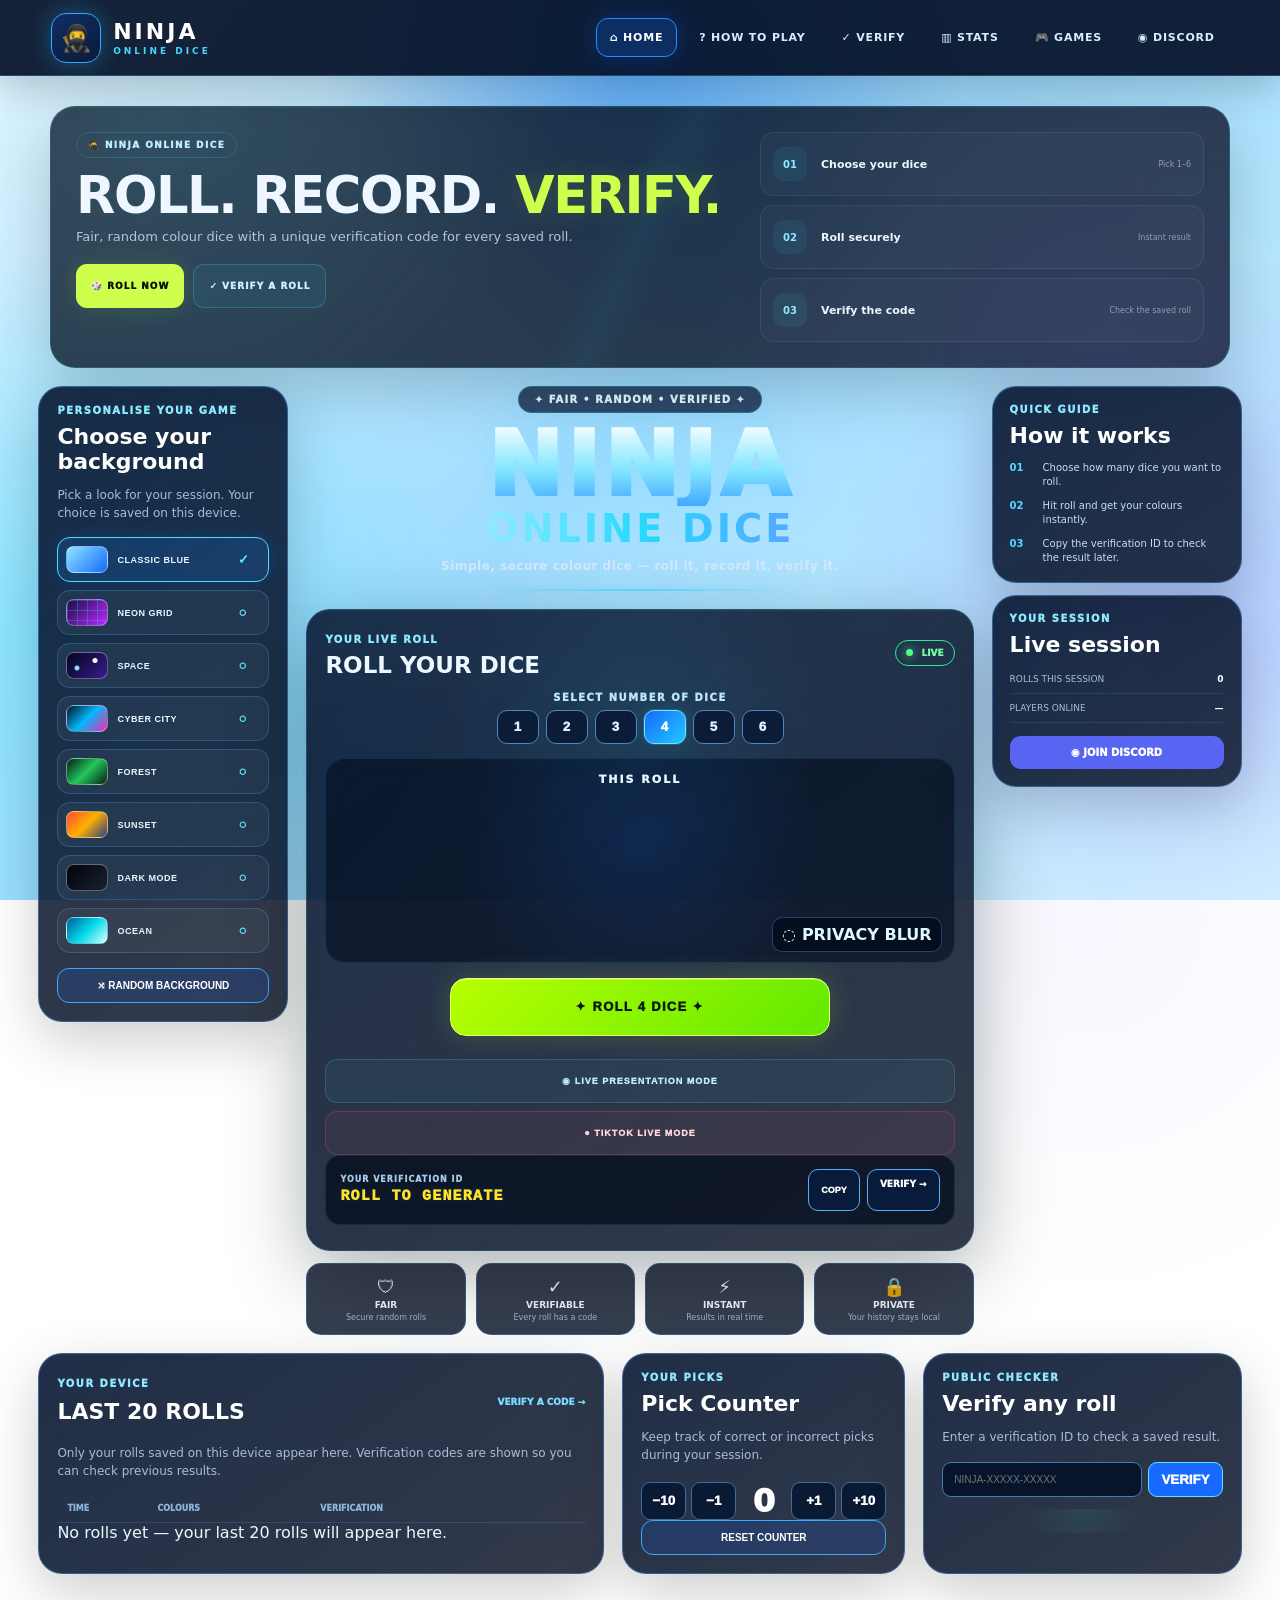
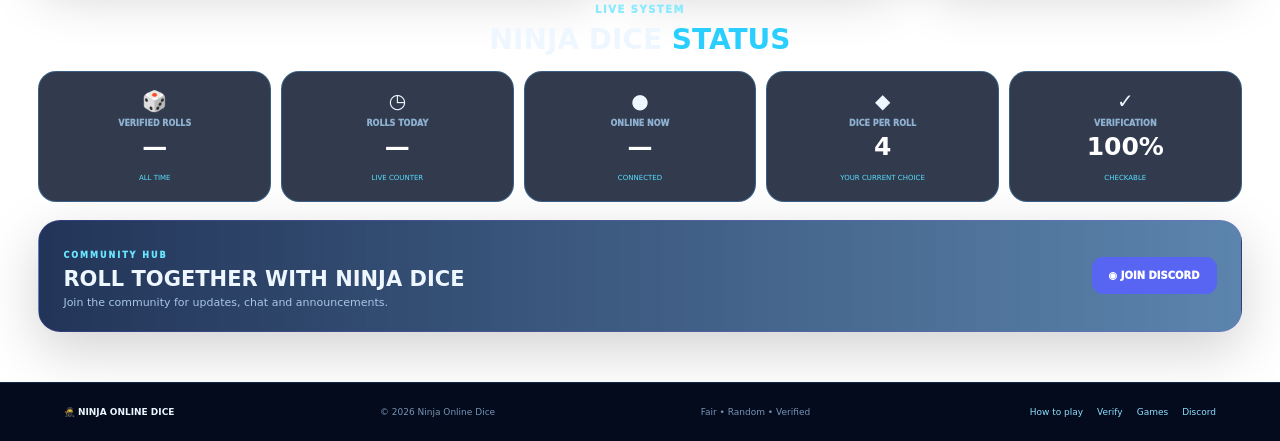
==== commit e355e240: "Add files via upload" ====
--- a/index.html
+++ b/index.html
@@ -26,6 +26,23 @@
 </header>
 
 <main>
+  <section class="ninja-landing" id="ninjaLanding">
+    <div class="landing-copy">
+      <span class="landing-kicker">🥷 NINJA ONLINE DICE</span>
+      <h2>ROLL. RECORD. <strong>VERIFY.</strong></h2>
+      <p>Fair, random colour dice with a unique verification code for every saved roll.</p>
+      <div class="landing-actions">
+        <a class="landing-primary" href="#play">🎲 ROLL NOW</a>
+        <a class="landing-secondary" href="verify.html">✓ VERIFY A ROLL</a>
+      </div>
+    </div>
+    <div class="landing-steps" aria-label="How Ninja Online Dice works">
+      <div><b>01</b><span>Choose your dice</span><small>Pick 1–6</small></div>
+      <div><b>02</b><span>Roll securely</span><small>Instant result</small></div>
+      <div><b>03</b><span>Verify the code</span><small>Check the saved roll</small></div>
+    </div>
+  </section>
+
   <section class="dashboard-shell" id="play">
     <aside class="theme-panel panel-card">
       <div class="panel-kicker">PERSONALISE YOUR GAME</div>
--- a/style.css
+++ b/style.css
@@ -1402,3 +1402,201 @@
 @media(prefers-reduced-motion:reduce){
   .tiktok-mode-btn{transition:none}
 }
+
+
+/* =========================================================
+   NINJA LANDING v1
+   Front-end presentation only. Roll/verification logic unchanged.
+   ========================================================= */
+
+.ninja-landing{
+  position:relative;
+  display:grid;
+  grid-template-columns:minmax(0,1.35fr) minmax(360px,.9fr);
+  gap:18px;
+  align-items:stretch;
+  max-width:1180px;
+  margin:0 auto 18px;
+  padding:25px;
+  border:1px solid rgba(57,217,255,.16);
+  border-radius:25px;
+  overflow:hidden;
+  background:
+    radial-gradient(circle at 10% 0%,rgba(57,217,255,.11),transparent 35%),
+    radial-gradient(circle at 90% 100%,rgba(124,92,255,.10),transparent 38%),
+    rgba(3,12,29,.78);
+  box-shadow:0 20px 65px rgba(0,0,0,.20),inset 0 1px 0 rgba(255,255,255,.04);
+}
+.ninja-landing:before{
+  content:"";
+  position:absolute;
+  inset:0;
+  pointer-events:none;
+  background:linear-gradient(115deg,transparent 0 47%,rgba(57,217,255,.045) 50%,transparent 53%);
+}
+.landing-copy,.landing-steps{
+  position:relative;
+  z-index:1;
+}
+.landing-kicker{
+  display:inline-flex;
+  align-items:center;
+  padding:7px 11px;
+  border:1px solid rgba(57,217,255,.20);
+  border-radius:999px;
+  color:#bcefff;
+  font-size:9px;
+  font-weight:1000;
+  letter-spacing:1.4px;
+}
+.landing-copy h2{
+  margin:12px 0 7px;
+  font-size:clamp(30px,4vw,52px);
+  line-height:.98;
+  letter-spacing:-1.5px;
+}
+.landing-copy h2 strong{
+  color:#cfff4d;
+  text-shadow:0 0 24px rgba(184,255,53,.16);
+}
+.landing-copy p{
+  max-width:570px;
+  margin:0;
+  color:rgba(235,247,255,.72);
+  font-size:13px;
+  line-height:1.55;
+}
+.landing-actions{
+  display:flex;
+  gap:9px;
+  flex-wrap:wrap;
+  margin-top:17px;
+}
+.landing-primary,.landing-secondary{
+  min-height:44px;
+  display:inline-flex;
+  align-items:center;
+  justify-content:center;
+  padding:10px 15px;
+  border-radius:11px;
+  font-size:9px;
+  font-weight:1000;
+  letter-spacing:1px;
+  text-decoration:none;
+  transition:transform .16s ease,box-shadow .16s ease,border-color .16s ease;
+}
+.landing-primary{
+  color:#061006;
+  background:#cfff4d;
+  box-shadow:0 0 26px rgba(184,255,53,.13);
+}
+.landing-secondary{
+  color:#c9f4ff;
+  border:1px solid rgba(57,217,255,.25);
+  background:rgba(57,217,255,.06);
+}
+.landing-primary:hover,.landing-secondary:hover{
+  transform:translateY(-2px);
+}
+.landing-primary:hover{box-shadow:0 0 34px rgba(184,255,53,.22)}
+.landing-secondary:hover{border-color:rgba(57,217,255,.45)}
+
+.landing-steps{
+  display:grid;
+  grid-template-columns:1fr;
+  gap:9px;
+  align-content:center;
+}
+.landing-steps>div{
+  display:grid;
+  grid-template-columns:38px 1fr auto;
+  align-items:center;
+  gap:10px;
+  min-height:64px;
+  padding:9px 12px;
+  border:1px solid rgba(255,255,255,.07);
+  border-radius:14px;
+  background:rgba(255,255,255,.025);
+}
+.landing-steps b{
+  display:grid;
+  place-items:center;
+  width:34px;
+  height:34px;
+  border-radius:10px;
+  background:rgba(57,217,255,.08);
+  color:#8eeaff;
+  font-size:10px;
+}
+.landing-steps span{
+  font-size:11px;
+  font-weight:900;
+}
+.landing-steps small{
+  color:rgba(235,247,255,.50);
+  font-size:8px;
+  text-align:right;
+}
+
+/* Hide the marketing block while in stream presentation modes. */
+body.live-presentation .ninja-landing,
+body.tiktok-live-mode .ninja-landing{
+  display:none!important;
+}
+
+@media(max-width:900px){
+  .ninja-landing{
+    grid-template-columns:1fr;
+  }
+  .landing-steps{
+    grid-template-columns:repeat(3,1fr);
+  }
+  .landing-steps>div{
+    grid-template-columns:1fr;
+    text-align:center;
+    justify-items:center;
+  }
+  .landing-steps small{display:none}
+}
+
+@media(max-width:600px){
+  .ninja-landing{
+    margin-bottom:12px;
+    padding:17px 13px;
+    border-radius:19px;
+  }
+  .landing-copy h2{
+    font-size:31px;
+  }
+  .landing-copy p{
+    font-size:11px;
+  }
+  .landing-actions{
+    display:grid;
+    grid-template-columns:1fr 1fr;
+  }
+  .landing-primary,.landing-secondary{
+    width:100%;
+    padding-inline:7px;
+    font-size:8px;
+  }
+  .landing-steps{
+    gap:6px;
+  }
+  .landing-steps>div{
+    min-height:72px;
+    padding:8px 5px;
+    gap:5px;
+  }
+  .landing-steps b{
+    width:30px;
+    height:30px;
+    font-size:8px;
+  }
+  .landing-steps span{
+    font-size:8px;
+  }
+}
+@media(prefers-reduced-motion:reduce){
+  .landing-primary,.landing-secondary{transition:none}
+}
